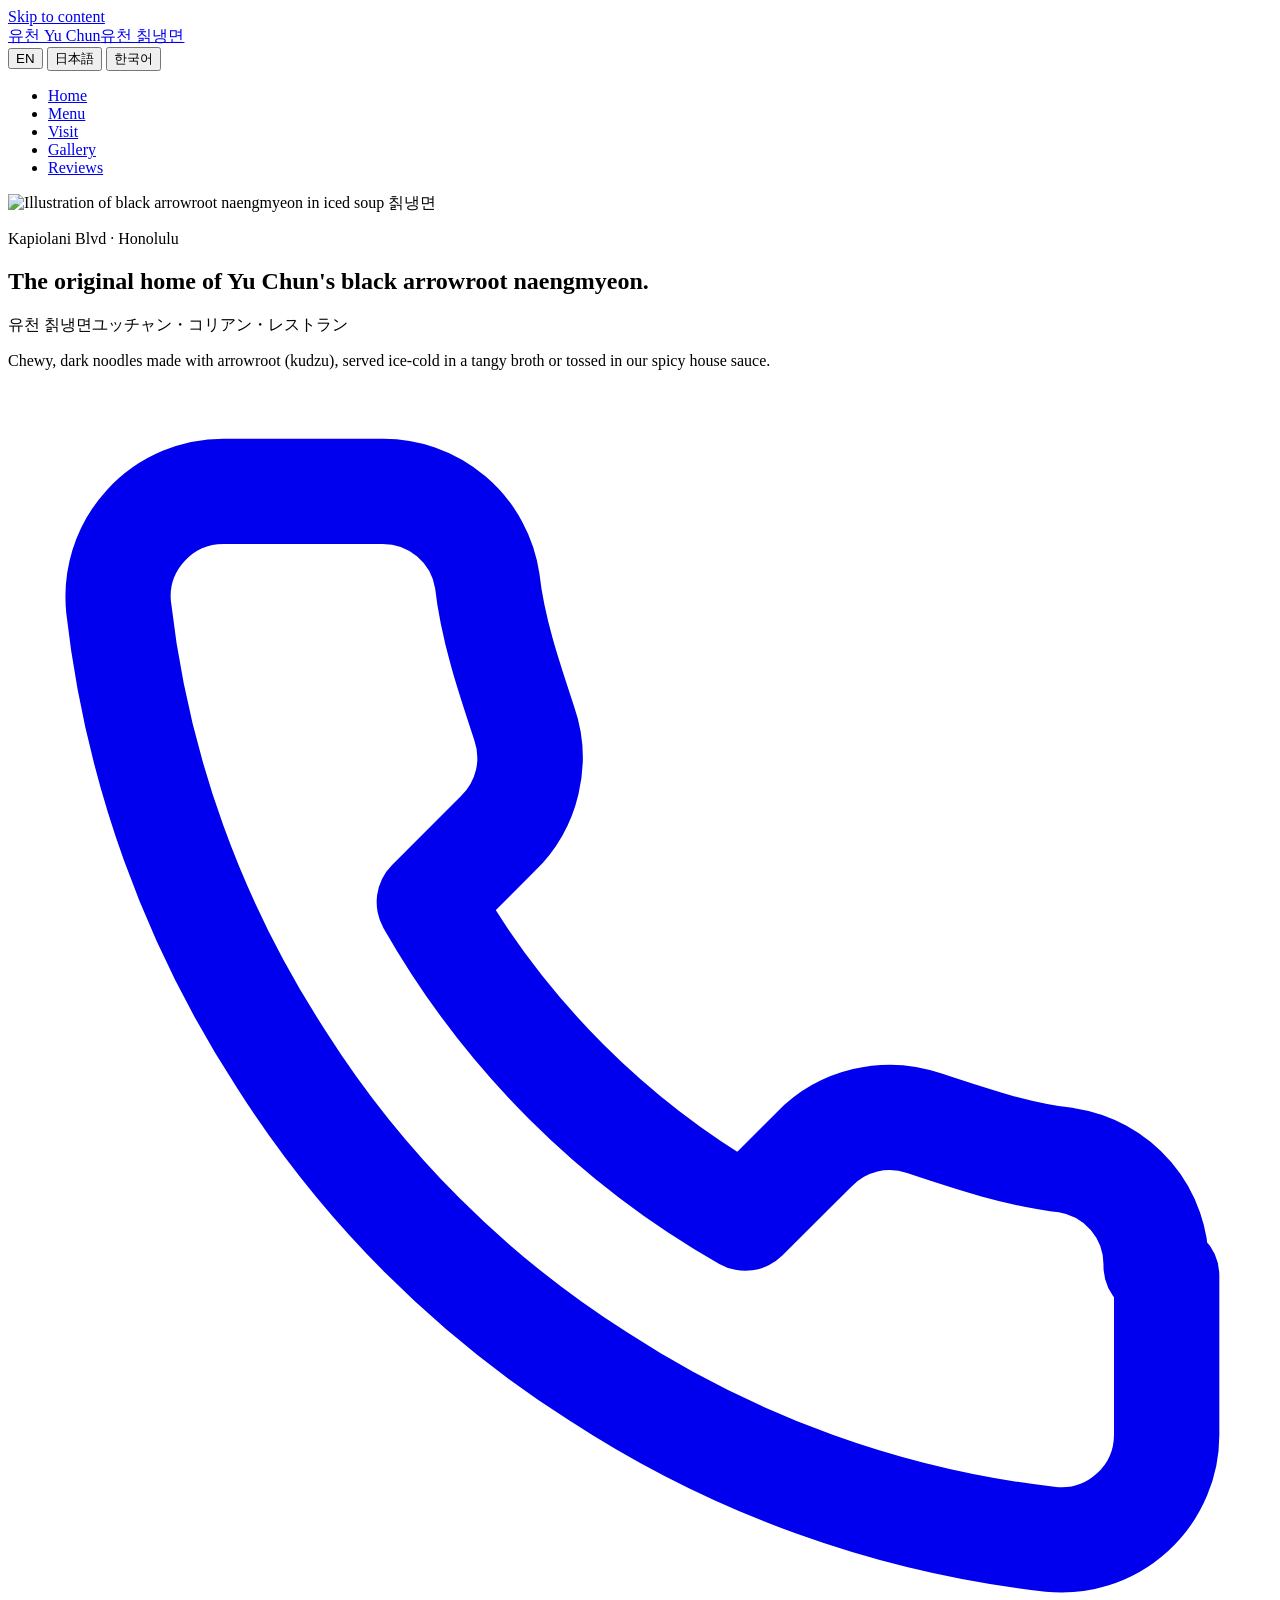
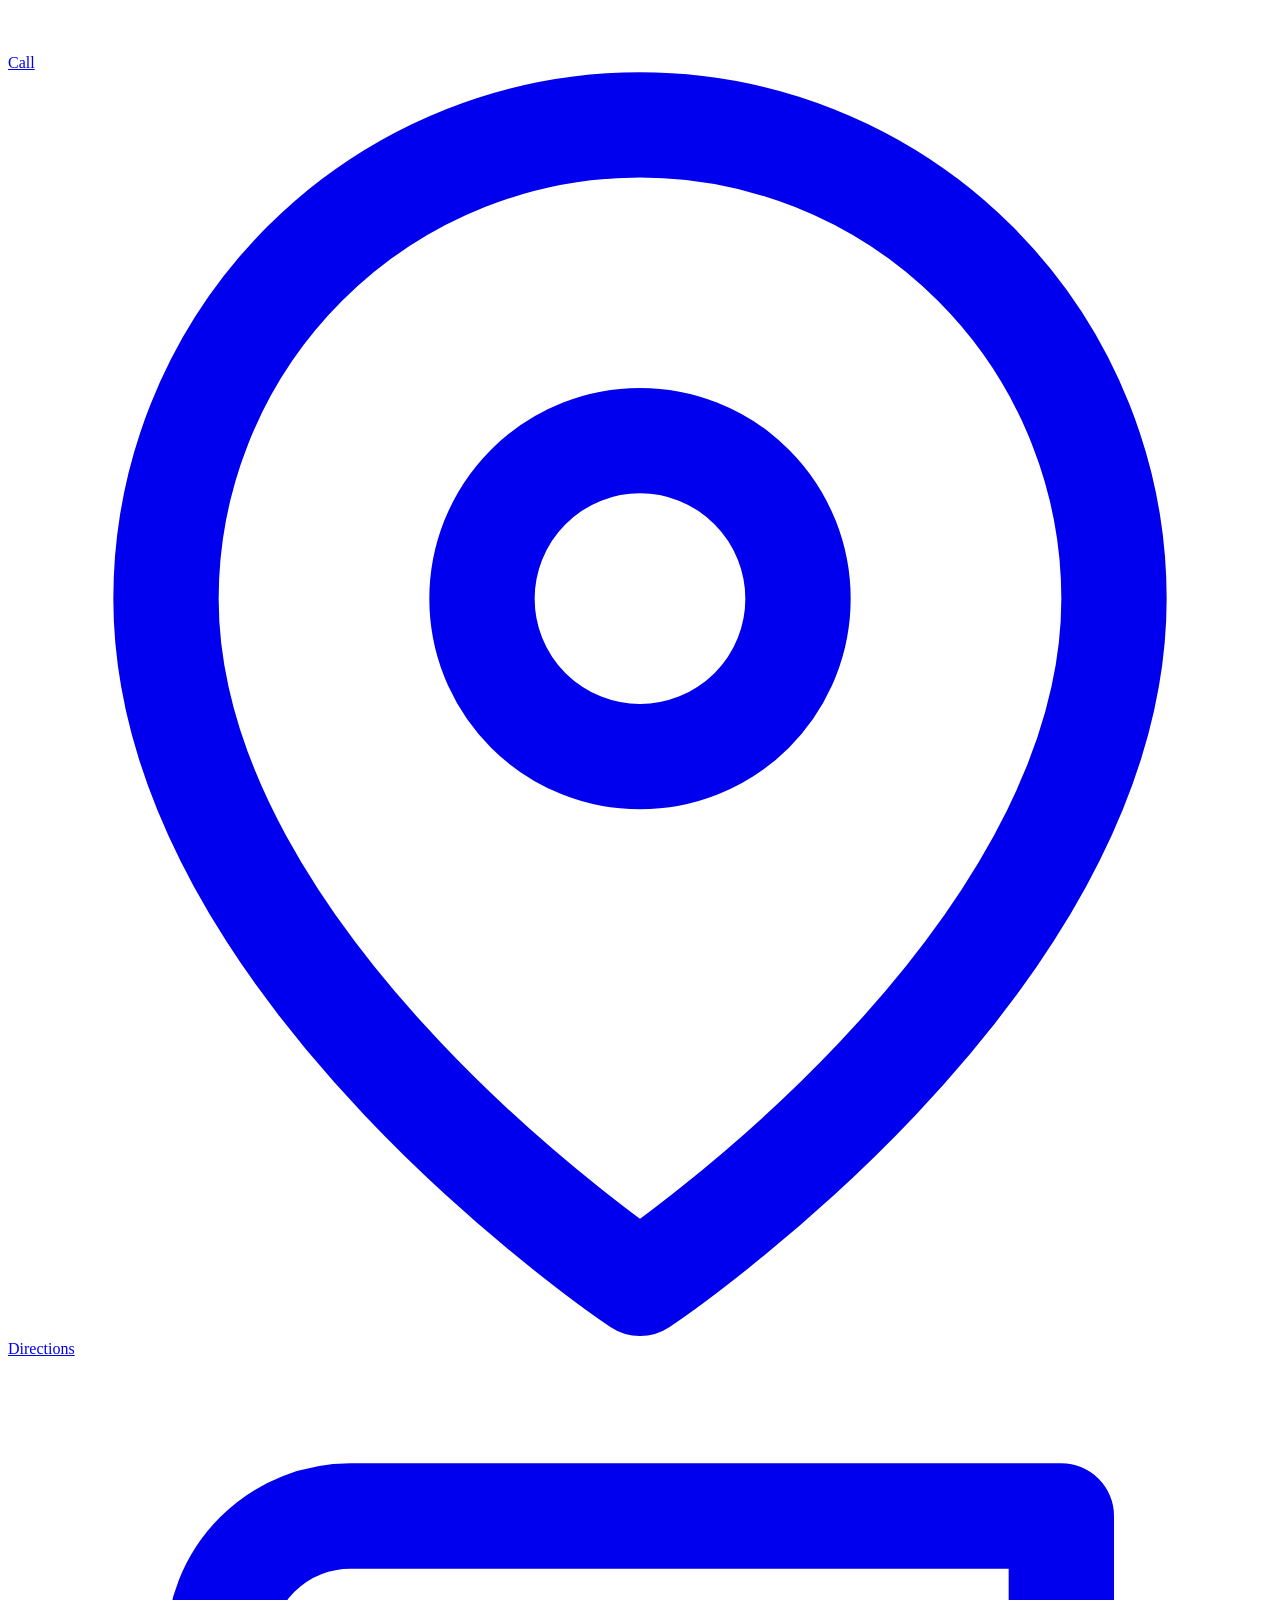
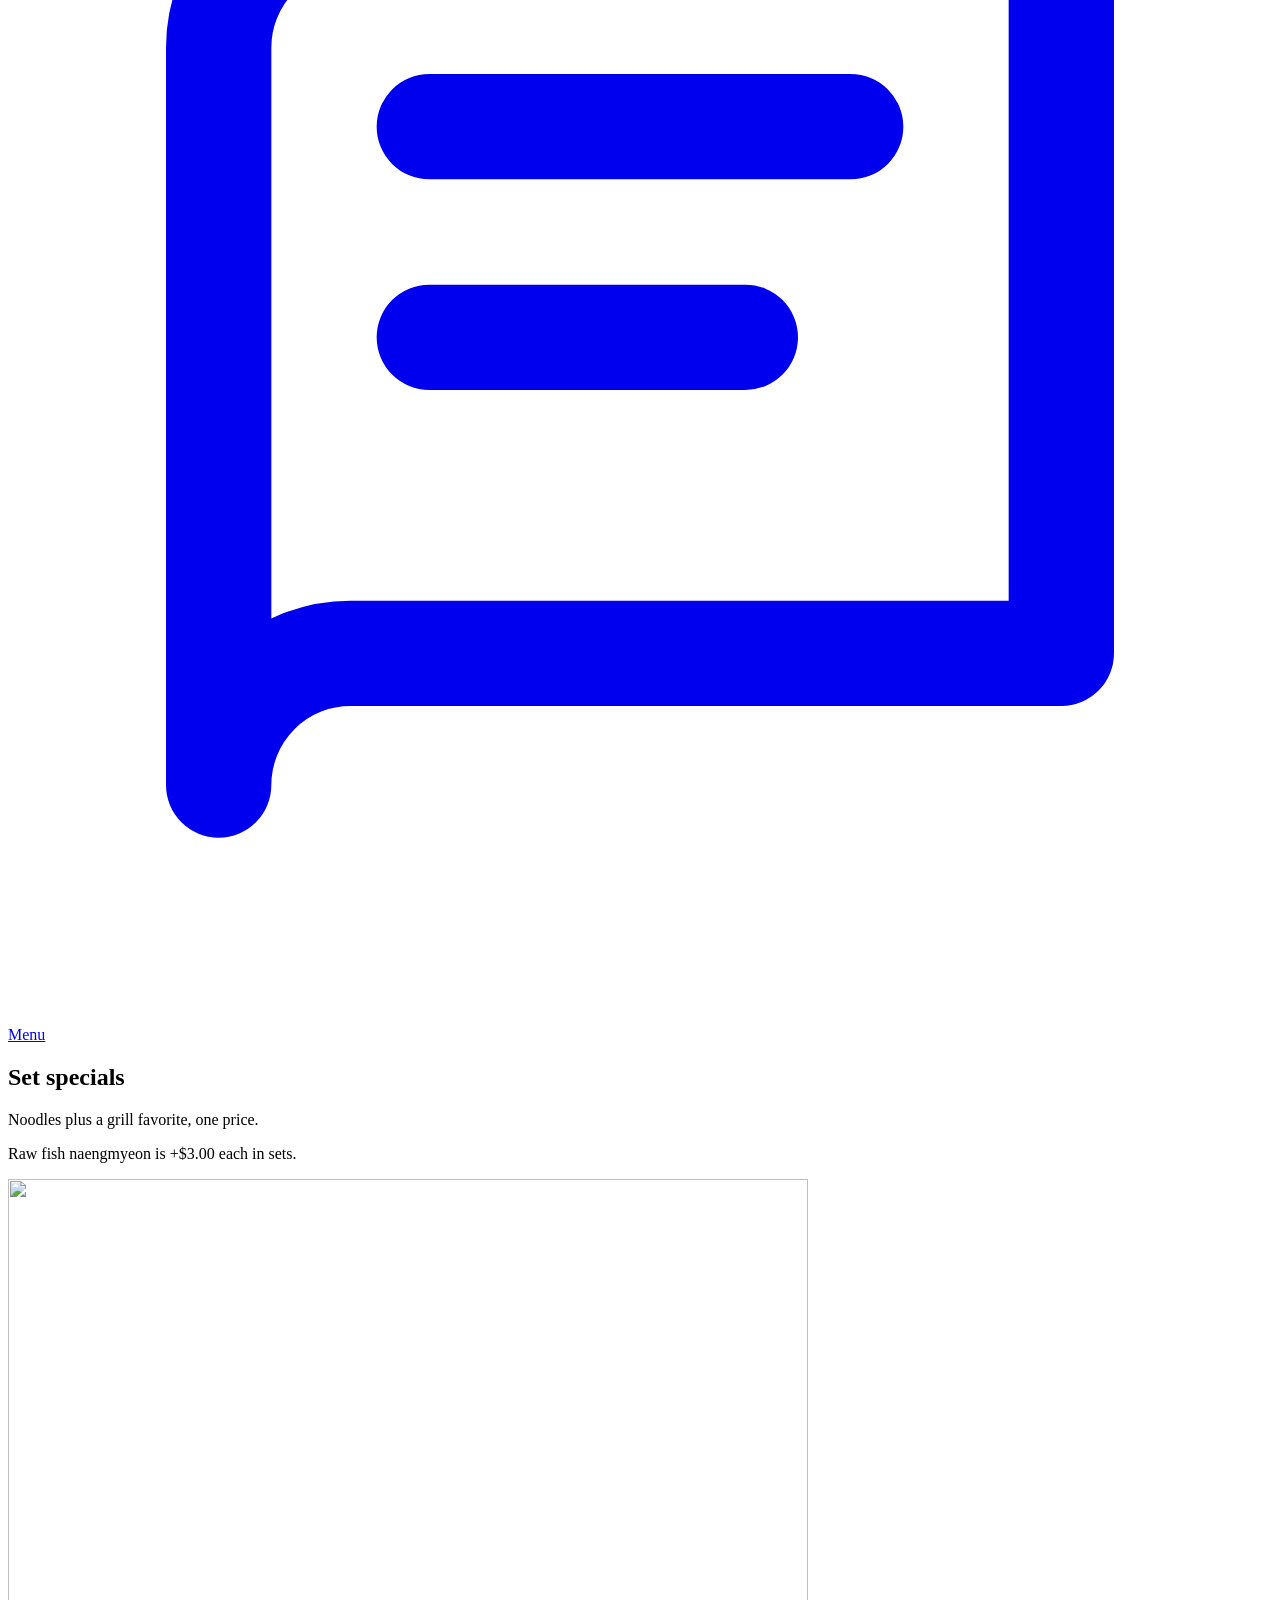
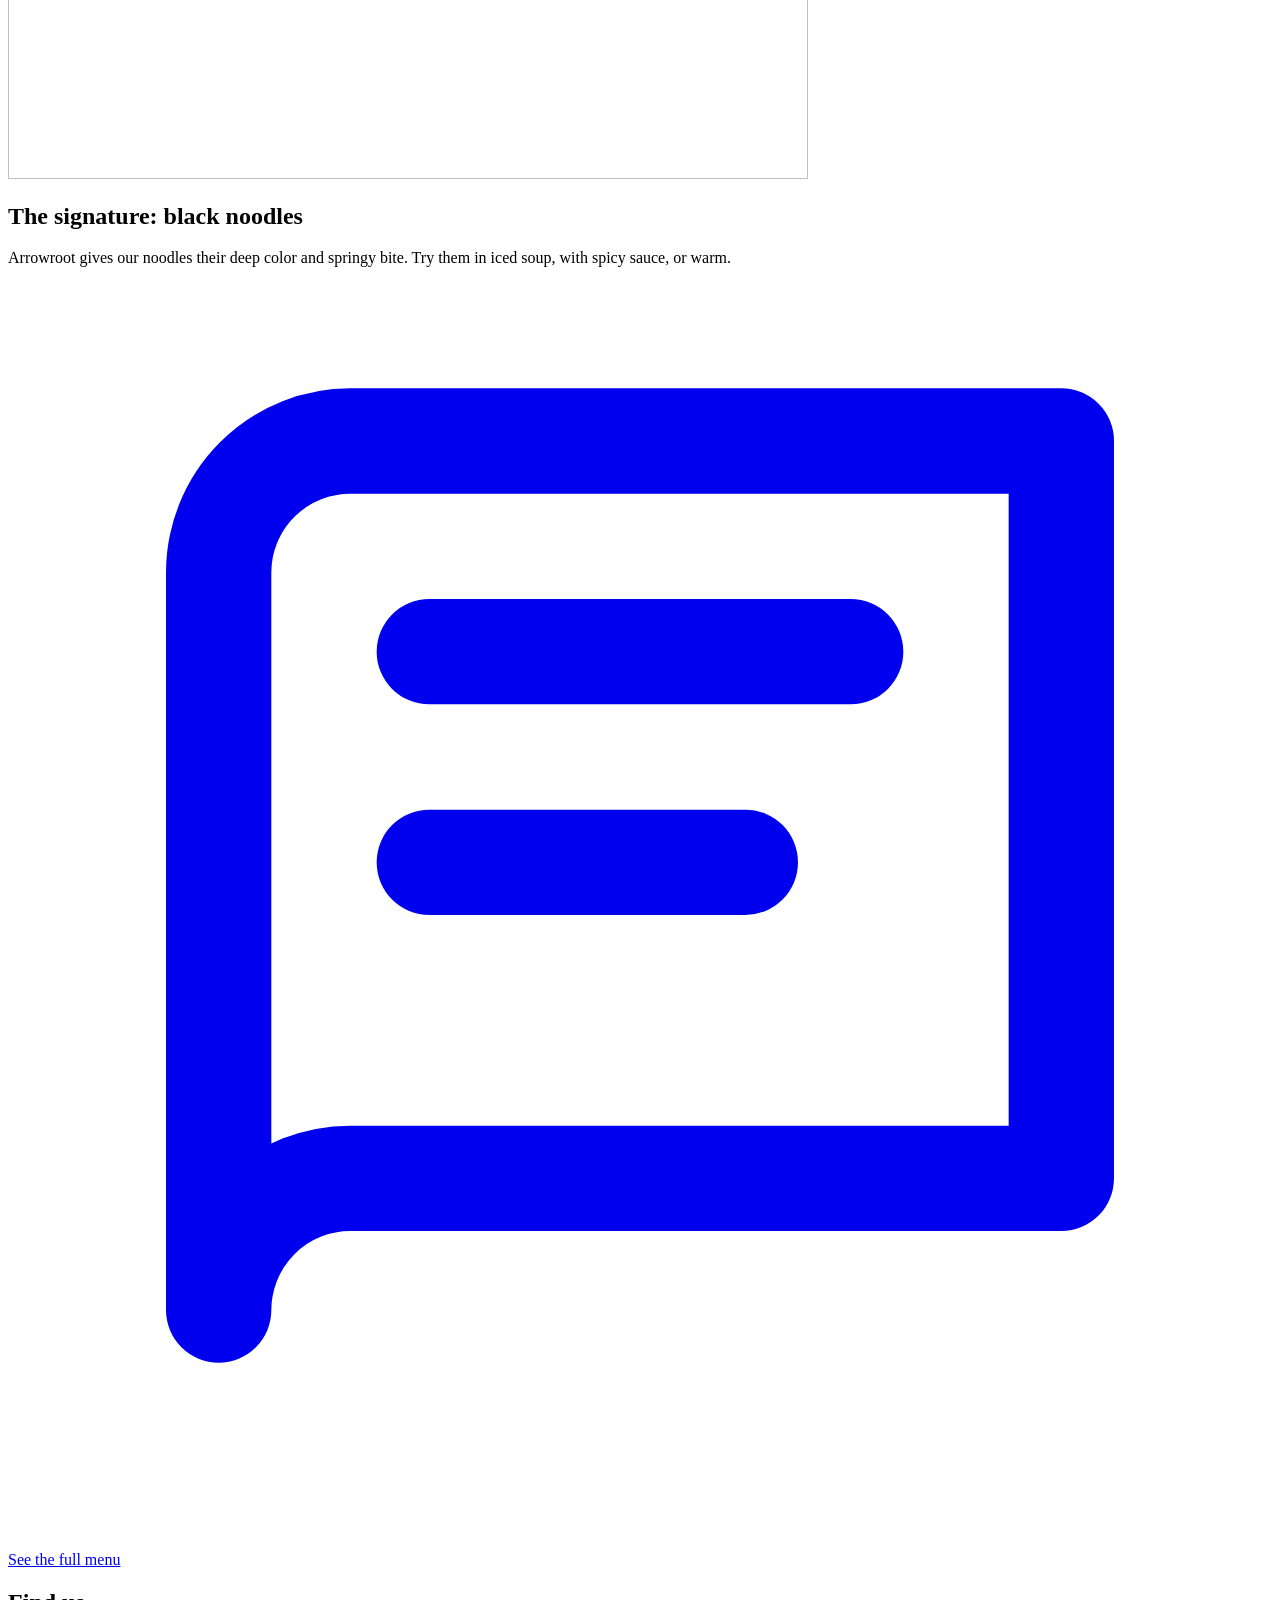
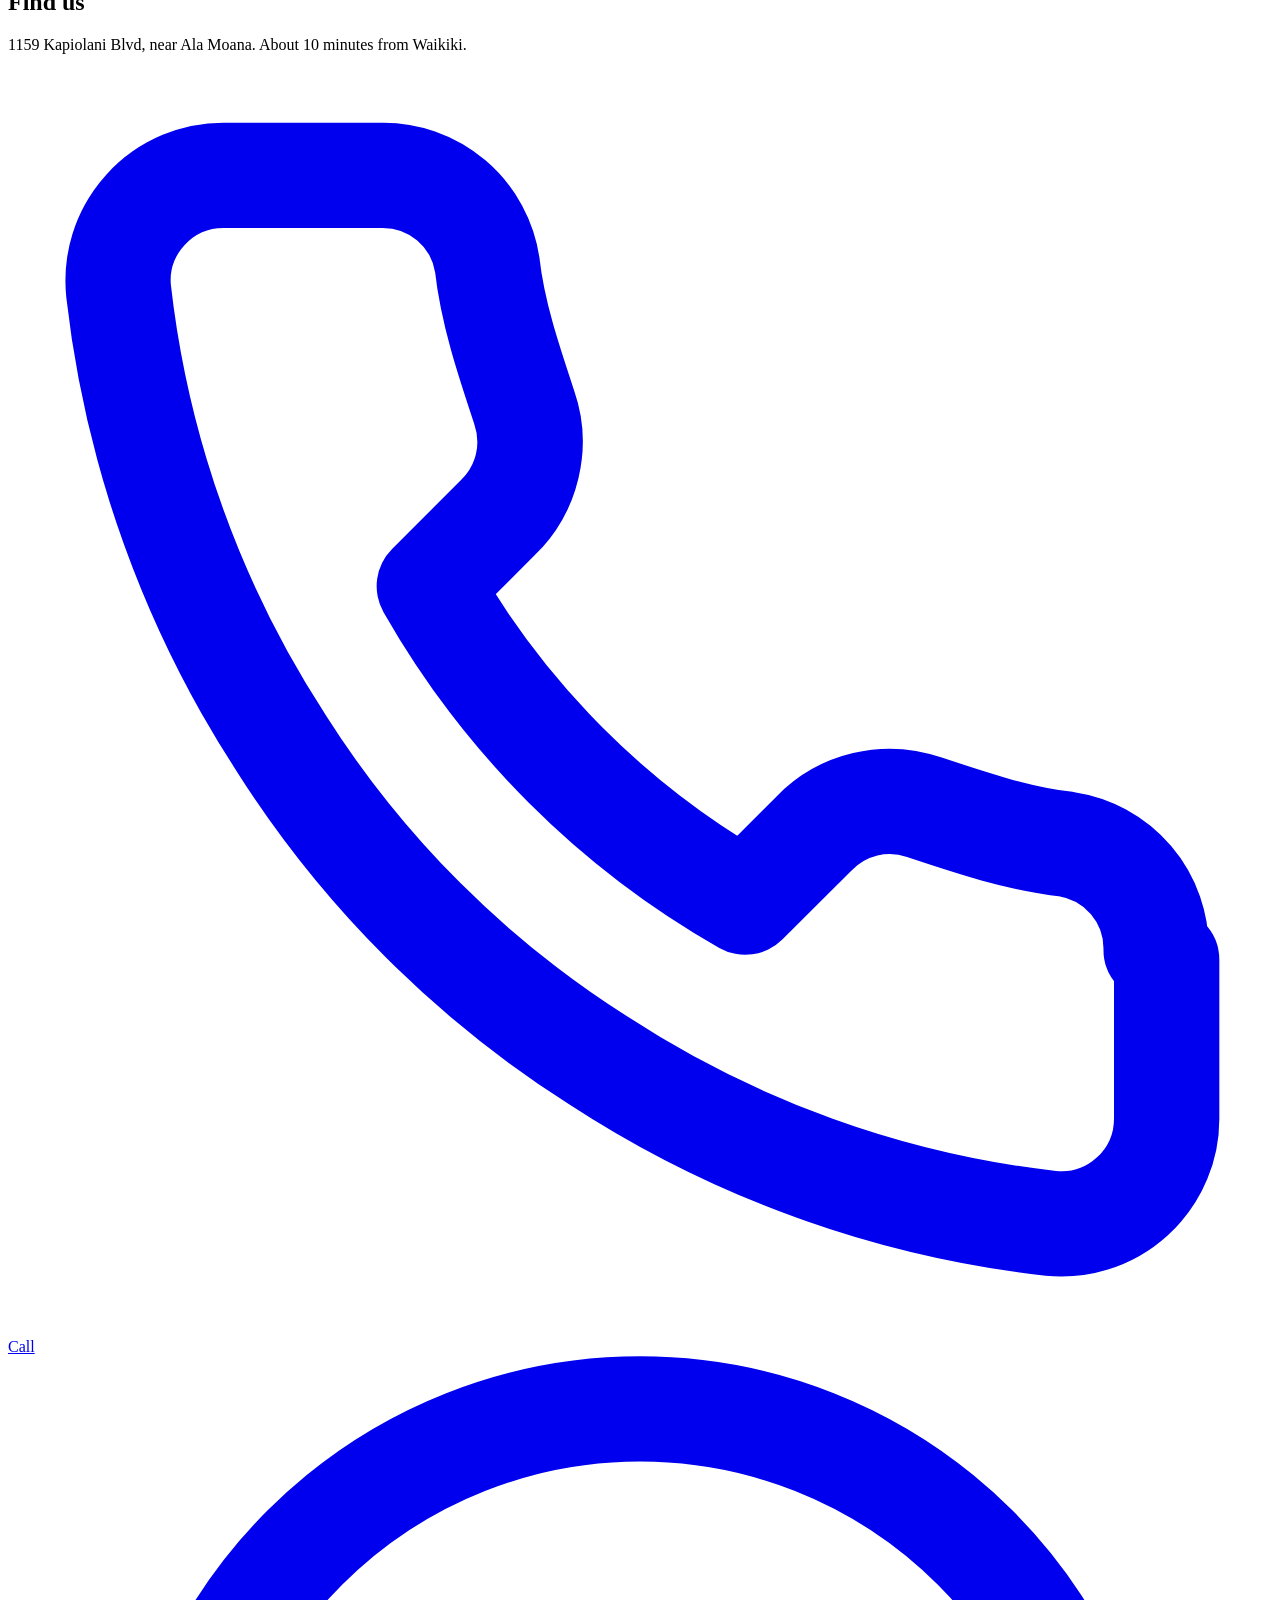
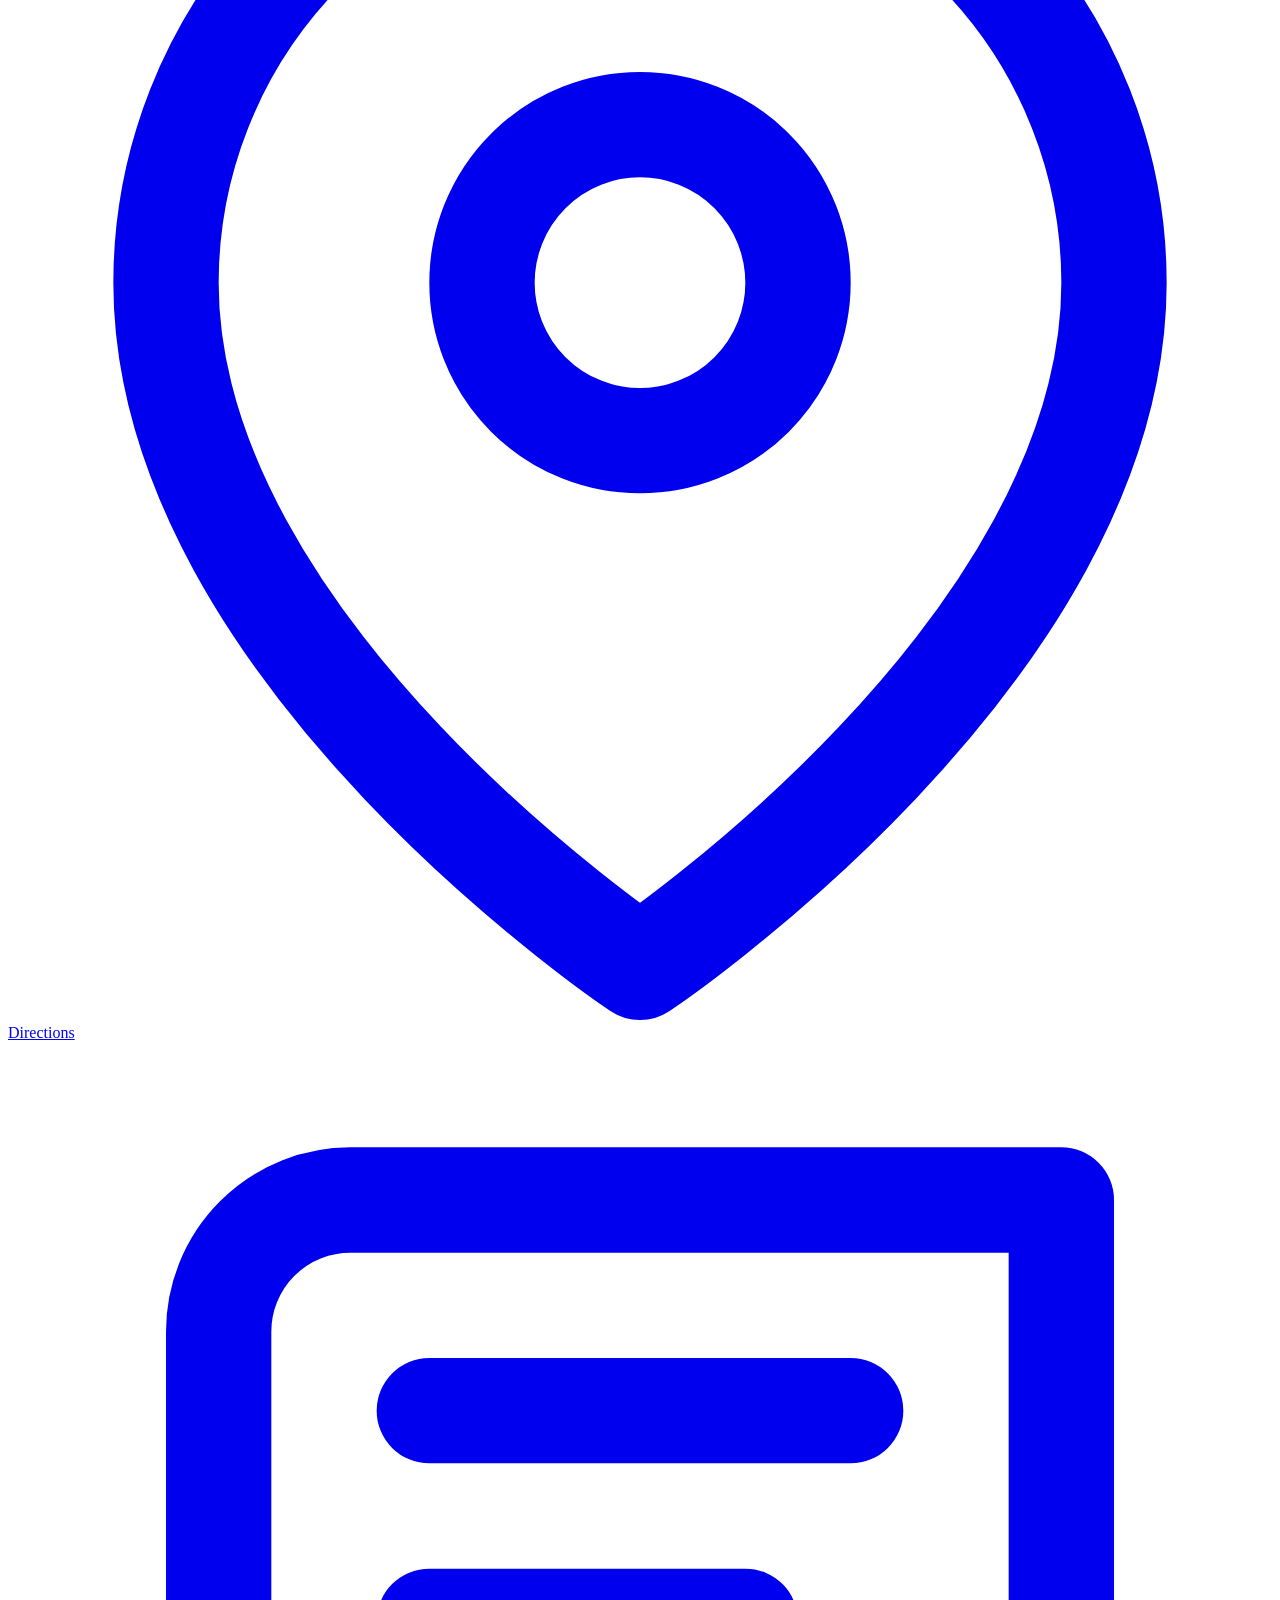
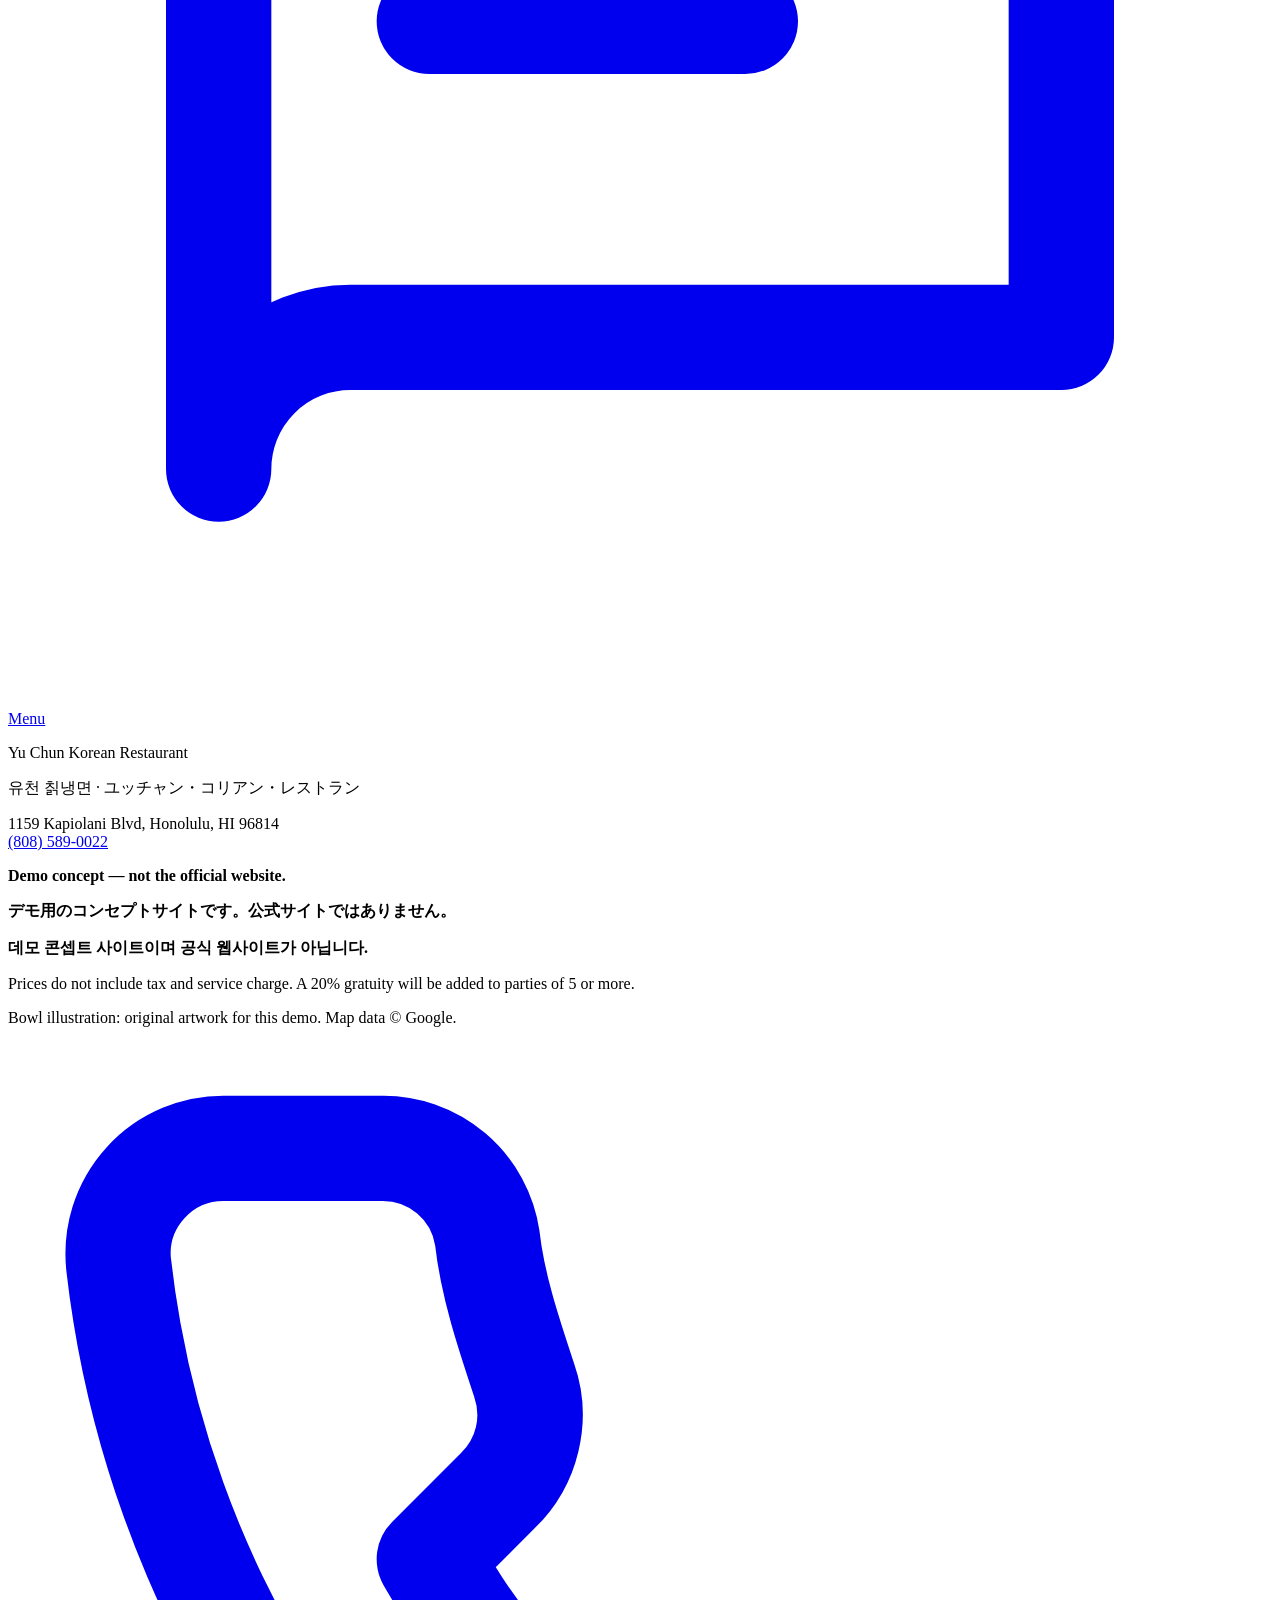
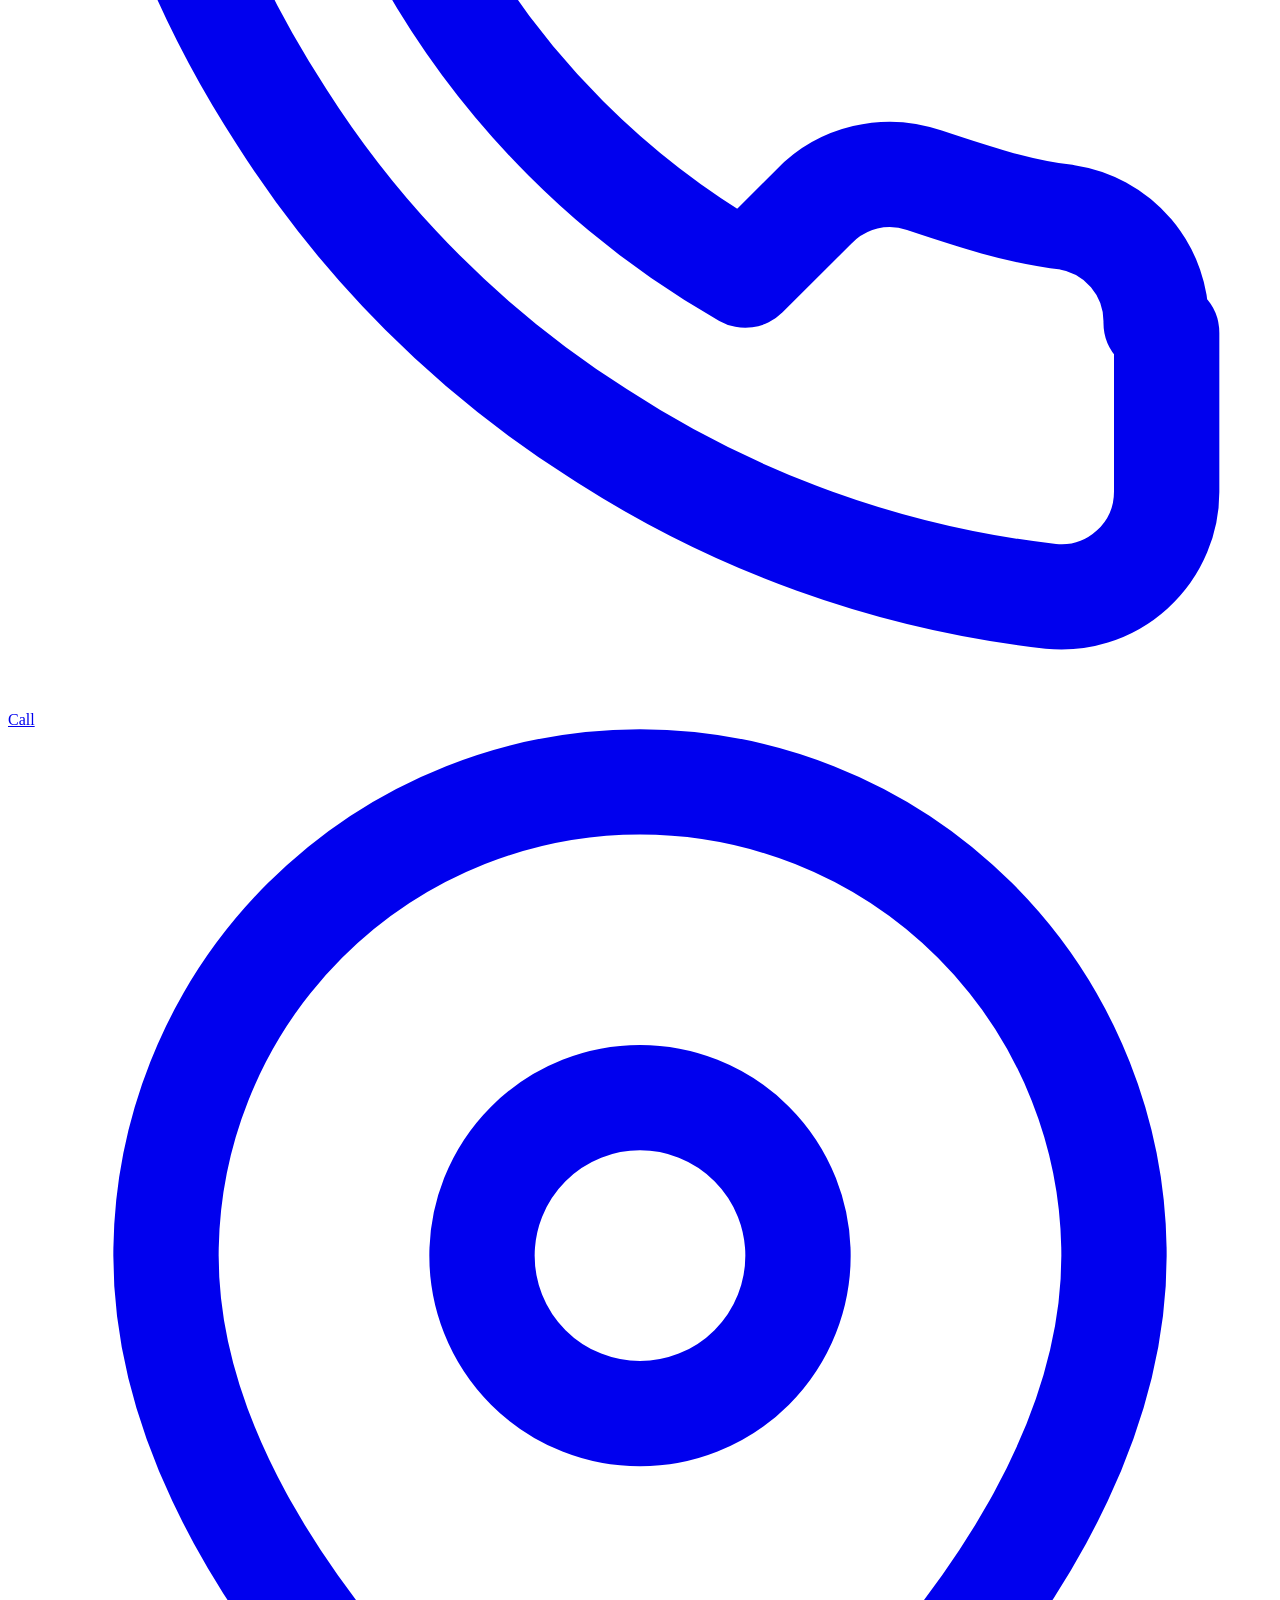
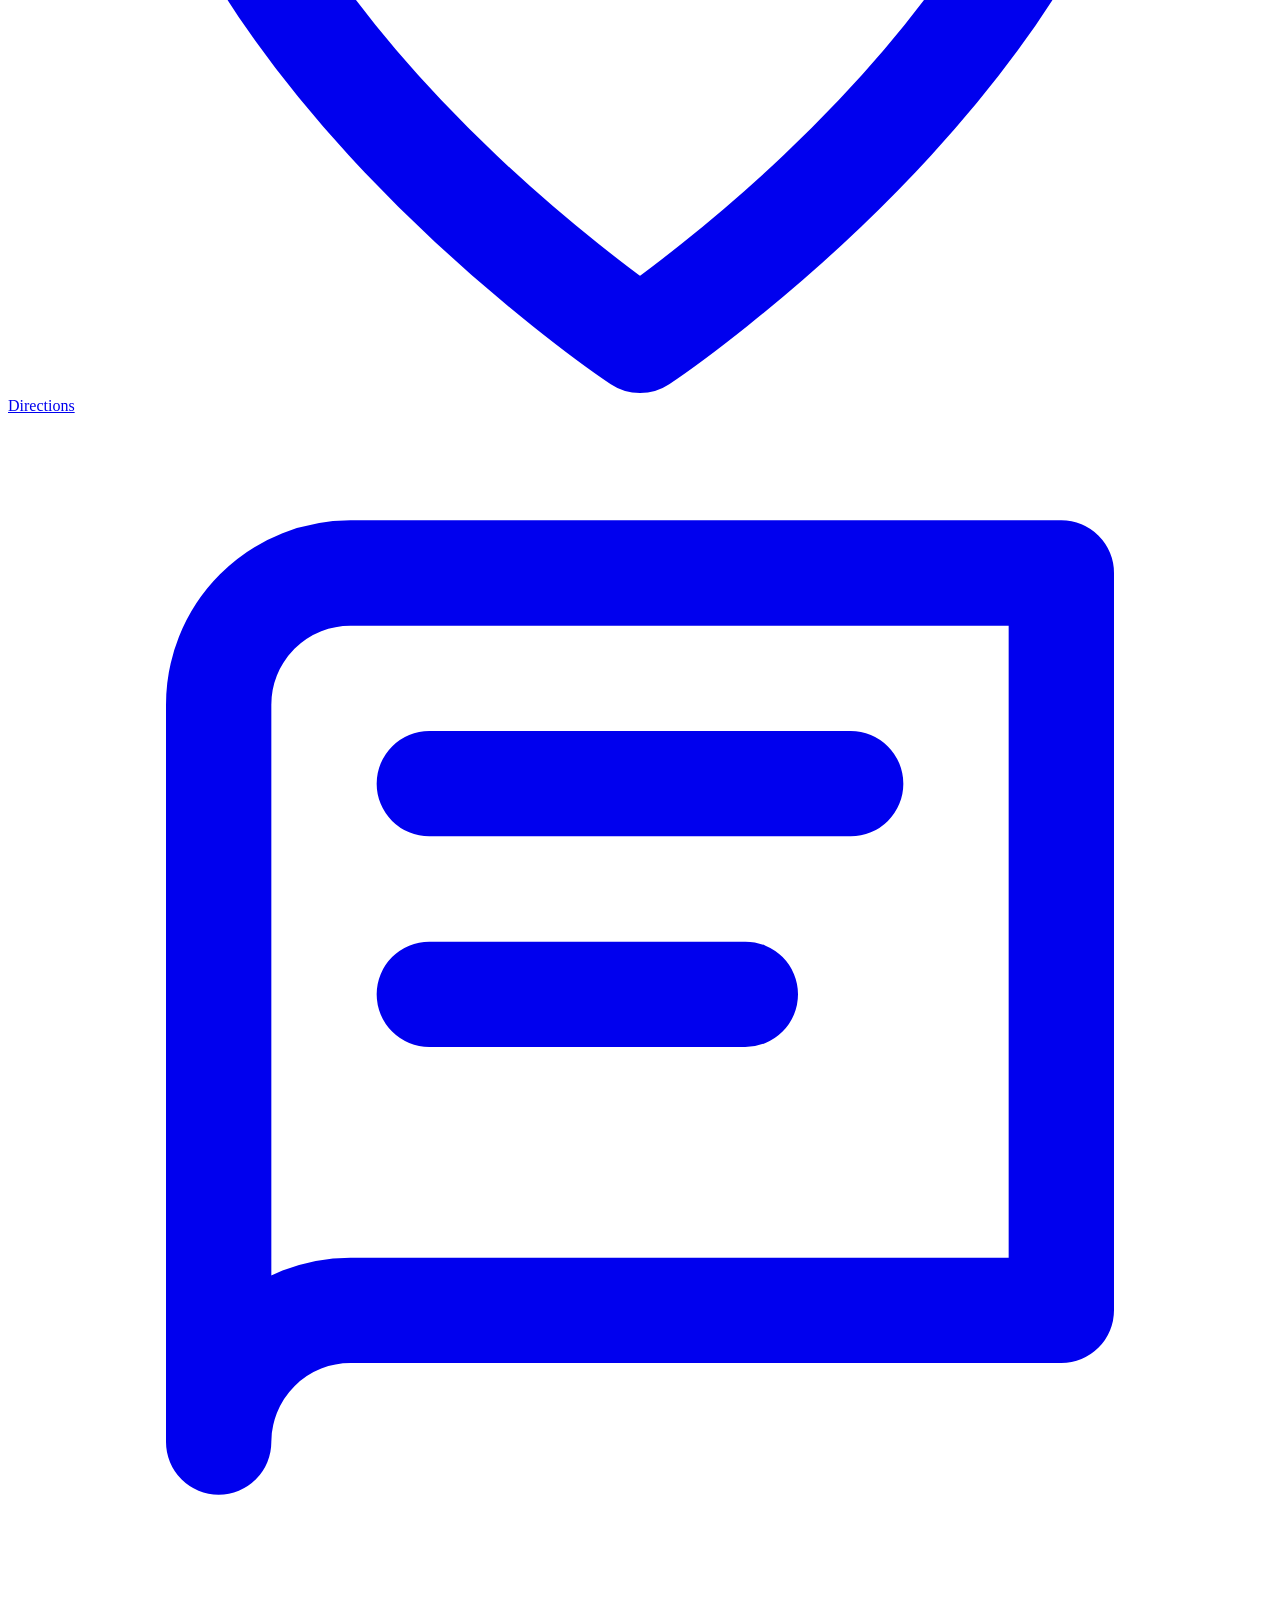
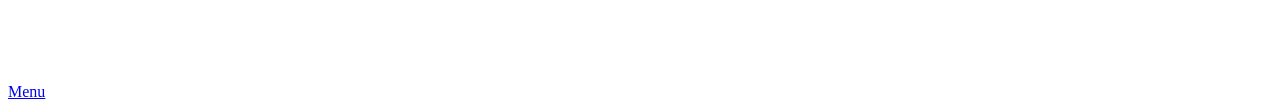
==== index.html @ e7e25790 "Add Home, Menu, Visit, Gallery and Reviews pages Co-Authored-By: Claude Opus 5.5 <noreply@anthropic." ====
<!doctype html>
<html lang="en">
<head>
<meta charset="utf-8">
<meta name="viewport" content="width=device-width, initial-scale=1, viewport-fit=cover">
<meta name="robots" content="noindex, nofollow">
<title data-i18n="meta.homeTitle">Yu Chun Korean Restaurant · Black Arrowroot Naengmyeon, Honolulu</title>
<meta name="description" content="Yu Chun Korean Restaurant in Honolulu: the original home of black arrowroot naengmyeon. Menu in English, Japanese and Korean.">
<meta name="theme-color" content="#a3161f">
<link rel="icon" href="assets/img/favicon.svg" type="image/svg+xml">
<script>try{var l=localStorage.getItem('yuchun-lang');if(l==='ja'||l==='ko'){document.documentElement.lang=l;document.documentElement.className+=' i18n-pending';}}catch(e){}</script>
<link rel="preconnect" href="https://fonts.googleapis.com">
<link rel="preconnect" href="https://fonts.gstatic.com" crossorigin>
<link rel="stylesheet" href="https://fonts.googleapis.com/css2?family=Inter:wght@400;600;700;800&amp;display=swap" media="print" onload="this.media='all'">
<link rel="stylesheet" href="assets/css/style.css">
<script src="assets/js/site.js" defer></script>
<script src="assets/js/menu.js" defer></script>
</head>
<body>
<a class="skip" href="#main" data-i18n="a11y.skip">Skip to content</a>
<header class="site-header">
  <div class="wrap">
    <div class="header-row">
      <a class="brand" href="index.html">
        <!-- LOGO SLOT: replace the 유천 text below with <img src="assets/img/logo.png" alt=""> (see README) -->
        <span class="brand-mark" aria-hidden="true">유천</span>
        <span class="brand-text"><span class="brand-name">Yu Chun</span><span class="brand-sub" lang="ko">유천 칡냉면</span></span>
      </a>
      <div class="lang-switch" role="group" aria-label="Language / 言語 / 언어">
        <button type="button" data-lang="en" lang="en" aria-pressed="true">EN</button>
        <button type="button" data-lang="ja" lang="ja" aria-pressed="false">日本語</button>
        <button type="button" data-lang="ko" lang="ko" aria-pressed="false">한국어</button>
      </div>
    </div>
    <nav class="main-nav" aria-label="Main" data-i18n-aria="a11y.mainNav"><ul><li><a href="index.html" aria-current="page" data-i18n="nav.home">Home</a></li><li><a href="menu.html" data-i18n="nav.menu">Menu</a></li><li><a href="visit.html" data-i18n="nav.visit">Visit</a></li><li><a href="gallery.html" data-i18n="nav.gallery">Gallery</a></li><li><a href="reviews.html" data-i18n="nav.reviews">Reviews</a></li></ul></nav>
  </div>
</header>
<main id="main">
<section class="hero">
    <div class="wrap hero-grid">
      <div class="hero-art">
        <img src="assets/img/hero-naengmyeon.svg" alt="Illustration of black arrowroot naengmyeon in iced soup" width="800" height="600" fetchpriority="high">
        <span class="hero-badge" lang="ko">칡냉면</span>
      </div>
      <div>
        <p class="eyebrow" data-i18n="home.eyebrow">Kapiolani Blvd · Honolulu</p>
        <h1 data-i18n="home.tagline">The original home of Yu Chun's black arrowroot naengmyeon.</h1>
        <p class="hero-names"><span lang="ko">유천 칡냉면</span><span lang="ja">ユッチャン・コリアン・レストラン</span></p>
        <p class="lede" data-i18n="home.intro">Chewy, dark noodles made with arrowroot (kudzu), served ice-cold in a tangy broth or tossed in our spicy house sauce.</p>
        <div class="btn-row">
          <a class="btn btn-primary" href="tel:+18085890022"><svg viewBox="0 0 24 24" fill="none" stroke="currentColor" stroke-width="2" stroke-linecap="round" stroke-linejoin="round" aria-hidden="true"><path d="M22 16.9v3a2 2 0 0 1-2.2 2 19.8 19.8 0 0 1-8.6-3.1 19.5 19.5 0 0 1-6-6A19.8 19.8 0 0 1 2.1 4.2 2 2 0 0 1 4.1 2h3a2 2 0 0 1 2 1.7c.1.9.4 1.8.7 2.7a2 2 0 0 1-.5 2.1L8 9.8a16 16 0 0 0 6 6l1.3-1.3a2 2 0 0 1 2.1-.5c.9.3 1.8.6 2.7.7a2 2 0 0 1 1.7 2z"/></svg><span data-i18n="cta.call">Call</span></a>
          <a class="btn btn-outline" href="https://www.google.com/maps/dir/?api=1&amp;destination=Yu+Chun+Korean+Restaurant%2C+1159+Kapiolani+Blvd%2C+Honolulu%2C+HI+96814" target="_blank" rel="noopener"><svg viewBox="0 0 24 24" fill="none" stroke="currentColor" stroke-width="2" stroke-linecap="round" stroke-linejoin="round" aria-hidden="true"><path d="M21 10c0 7-9 13-9 13s-9-6-9-13a9 9 0 0 1 18 0z"/><circle cx="12" cy="10" r="3"/></svg><span data-i18n="cta.directions">Directions</span></a>
          <a class="btn btn-outline" href="menu.html"><svg viewBox="0 0 24 24" fill="none" stroke="currentColor" stroke-width="2" stroke-linecap="round" stroke-linejoin="round" aria-hidden="true"><path d="M4 19.5A2.5 2.5 0 0 1 6.5 17H20V3H6.5A2.5 2.5 0 0 0 4 5.5z"/><path d="M8 7h8M8 11h6"/></svg><span data-i18n="cta.menu">Menu</span></a>
        </div>
      </div>
    </div>
  </section>

  <section class="section" aria-labelledby="sets-h">
    <div class="wrap">
      <div class="section-head">
        <h2 id="sets-h" data-i18n="home.setsTitle">Set specials</h2>
        <p data-i18n="home.setsText">Noodles plus a grill favorite, one price.</p>
      </div>
      <div class="sets" id="sets-root" aria-live="polite"></div>
      <p class="note" style="margin-top:12px" data-i18n="home.setsNote">Raw fish naengmyeon is +$3.00 each in sets.</p>
    </div>
  </section>

  <section class="section" aria-labelledby="sig-h">
    <div class="wrap feature">
      <div class="feature-img"><img src="assets/img/hero-naengmyeon.svg" alt="" width="800" height="600" loading="lazy"></div>
      <div>
        <h2 id="sig-h" data-i18n="home.sigTitle">The signature: black noodles</h2>
        <p data-i18n="home.sigText">Arrowroot gives our noodles their deep color and springy bite. Try them in iced soup, with spicy sauce, or warm.</p>
        <a class="btn btn-primary" href="menu.html#signature"><svg viewBox="0 0 24 24" fill="none" stroke="currentColor" stroke-width="2" stroke-linecap="round" stroke-linejoin="round" aria-hidden="true"><path d="M4 19.5A2.5 2.5 0 0 1 6.5 17H20V3H6.5A2.5 2.5 0 0 0 4 5.5z"/><path d="M8 7h8M8 11h6"/></svg><span data-i18n="cta.fullMenu">See the full menu</span></a>
      </div>
    </div>
  </section>

  <section class="section" aria-labelledby="find-h">
    <div class="wrap">
      <h2 id="find-h" data-i18n="home.visitTitle">Find us</h2>
      <p data-i18n="home.visitText">1159 Kapiolani Blvd, near Ala Moana. About 10 minutes from Waikiki.</p>
      <div class="btn-row">
          <a class="btn btn-primary" href="tel:+18085890022"><svg viewBox="0 0 24 24" fill="none" stroke="currentColor" stroke-width="2" stroke-linecap="round" stroke-linejoin="round" aria-hidden="true"><path d="M22 16.9v3a2 2 0 0 1-2.2 2 19.8 19.8 0 0 1-8.6-3.1 19.5 19.5 0 0 1-6-6A19.8 19.8 0 0 1 2.1 4.2 2 2 0 0 1 4.1 2h3a2 2 0 0 1 2 1.7c.1.9.4 1.8.7 2.7a2 2 0 0 1-.5 2.1L8 9.8a16 16 0 0 0 6 6l1.3-1.3a2 2 0 0 1 2.1-.5c.9.3 1.8.6 2.7.7a2 2 0 0 1 1.7 2z"/></svg><span data-i18n="cta.call">Call</span></a>
          <a class="btn btn-outline" href="https://www.google.com/maps/dir/?api=1&amp;destination=Yu+Chun+Korean+Restaurant%2C+1159+Kapiolani+Blvd%2C+Honolulu%2C+HI+96814" target="_blank" rel="noopener"><svg viewBox="0 0 24 24" fill="none" stroke="currentColor" stroke-width="2" stroke-linecap="round" stroke-linejoin="round" aria-hidden="true"><path d="M21 10c0 7-9 13-9 13s-9-6-9-13a9 9 0 0 1 18 0z"/><circle cx="12" cy="10" r="3"/></svg><span data-i18n="cta.directions">Directions</span></a>
          <a class="btn btn-outline" href="menu.html"><svg viewBox="0 0 24 24" fill="none" stroke="currentColor" stroke-width="2" stroke-linecap="round" stroke-linejoin="round" aria-hidden="true"><path d="M4 19.5A2.5 2.5 0 0 1 6.5 17H20V3H6.5A2.5 2.5 0 0 0 4 5.5z"/><path d="M8 7h8M8 11h6"/></svg><span data-i18n="cta.menu">Menu</span></a>
        </div>
    </div>
  </section>
</main>
<footer class="site-footer">
  <div class="wrap foot-grid">
    <div>
      <p class="foot-name">Yu Chun Korean Restaurant</p>
      <p><span lang="ko">유천 칡냉면</span> · <span lang="ja">ユッチャン・コリアン・レストラン</span></p>
      <p>1159 Kapiolani Blvd, Honolulu, HI 96814<br><a href="tel:+18085890022">(808) 589-0022</a></p>
    </div>
    <div>
      <div class="demo-note" role="note">
        <p lang="en"><strong>Demo concept — not the official website.</strong></p>
        <p lang="ja"><strong>デモ用のコンセプトサイトです。公式サイトではありません。</strong></p>
        <p lang="ko"><strong>데모 콘셉트 사이트이며 공식 웹사이트가 아닙니다.</strong></p>
      </div>
      <p class="foot-small" data-i18n="footer.prices">Prices do not include tax and service charge. A 20% gratuity will be added to parties of 5 or more.</p>
      <p class="foot-small"><span data-i18n="footer.credits">Bowl illustration: original artwork for this demo. Map data © Google.</span> <span id="photo-credits"></span></p>
    </div>
  </div>
</footer>
<nav class="action-bar" aria-label="Quick actions" data-i18n-aria="a11y.quickActions">
  <a class="primary" href="tel:+18085890022"><svg viewBox="0 0 24 24" fill="none" stroke="currentColor" stroke-width="2" stroke-linecap="round" stroke-linejoin="round" aria-hidden="true"><path d="M22 16.9v3a2 2 0 0 1-2.2 2 19.8 19.8 0 0 1-8.6-3.1 19.5 19.5 0 0 1-6-6A19.8 19.8 0 0 1 2.1 4.2 2 2 0 0 1 4.1 2h3a2 2 0 0 1 2 1.7c.1.9.4 1.8.7 2.7a2 2 0 0 1-.5 2.1L8 9.8a16 16 0 0 0 6 6l1.3-1.3a2 2 0 0 1 2.1-.5c.9.3 1.8.6 2.7.7a2 2 0 0 1 1.7 2z"/></svg><span data-i18n="cta.call">Call</span></a>
  <a href="https://www.google.com/maps/dir/?api=1&amp;destination=Yu+Chun+Korean+Restaurant%2C+1159+Kapiolani+Blvd%2C+Honolulu%2C+HI+96814" target="_blank" rel="noopener"><svg viewBox="0 0 24 24" fill="none" stroke="currentColor" stroke-width="2" stroke-linecap="round" stroke-linejoin="round" aria-hidden="true"><path d="M21 10c0 7-9 13-9 13s-9-6-9-13a9 9 0 0 1 18 0z"/><circle cx="12" cy="10" r="3"/></svg><span data-i18n="cta.directions">Directions</span></a>
  <a href="menu.html"><svg viewBox="0 0 24 24" fill="none" stroke="currentColor" stroke-width="2" stroke-linecap="round" stroke-linejoin="round" aria-hidden="true"><path d="M4 19.5A2.5 2.5 0 0 1 6.5 17H20V3H6.5A2.5 2.5 0 0 0 4 5.5z"/><path d="M8 7h8M8 11h6"/></svg><span data-i18n="cta.menu">Menu</span></a>
</nav>
</body>
</html>
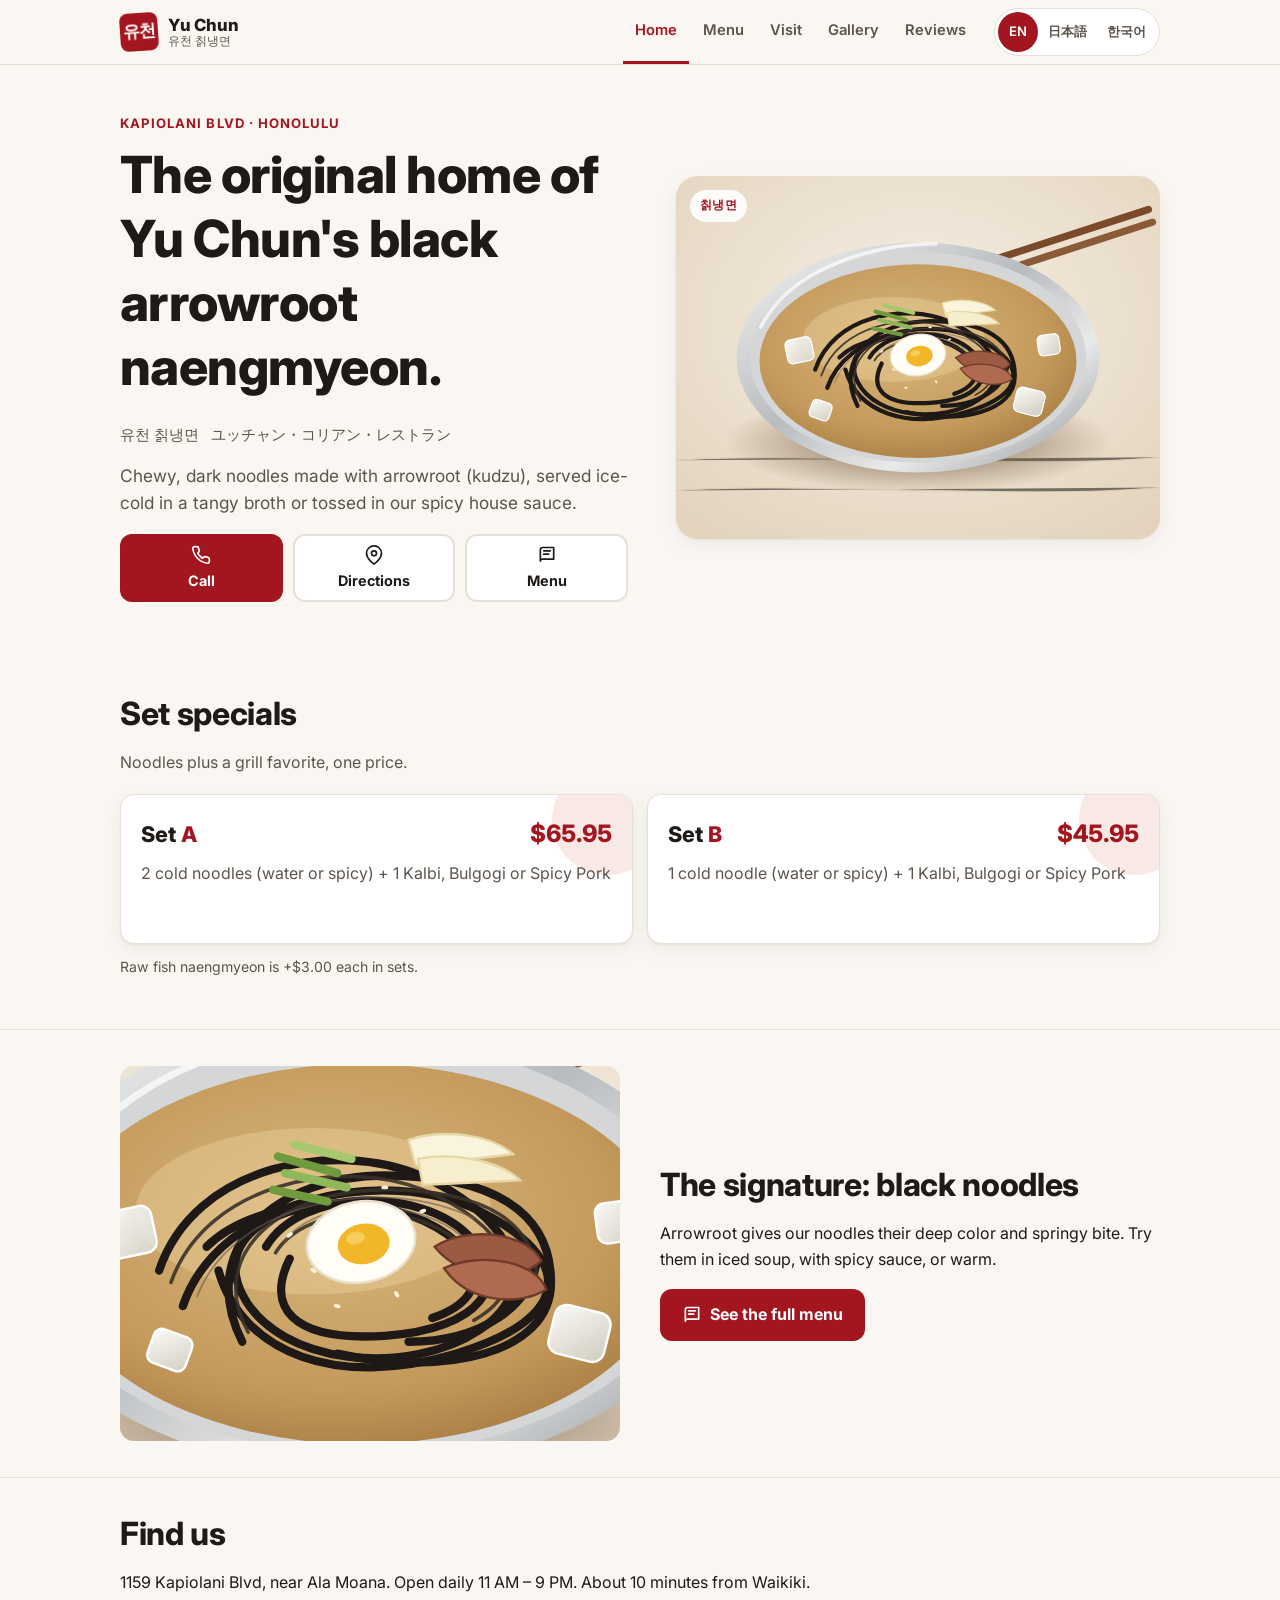
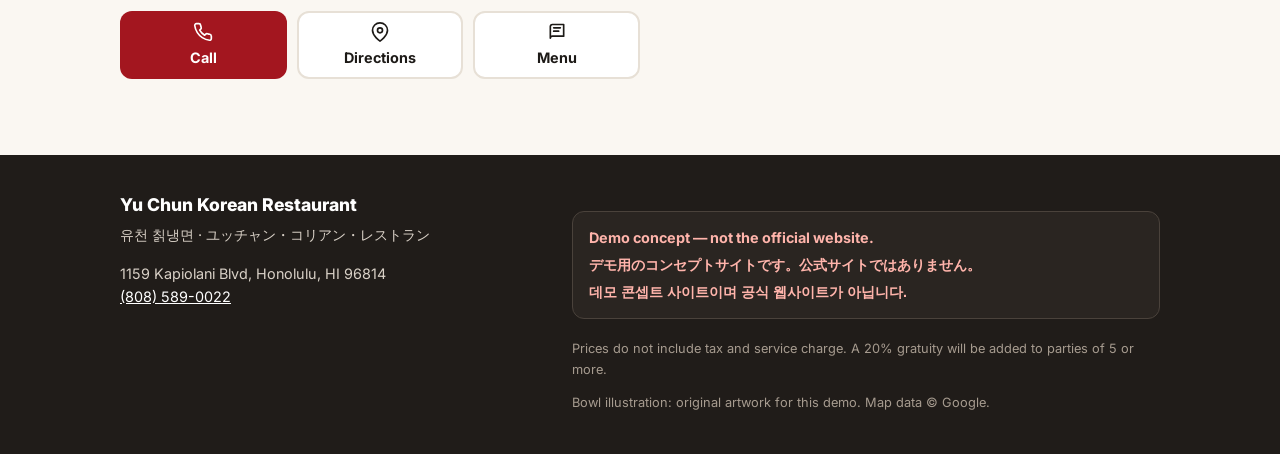
==== commit 0c98c0a2: "Add confirmed hours (11 AM-9 PM daily) and no-reservations policy Co-Authored-By: Claude Opus 5.5 <n" ====
--- a/index.html
+++ b/index.html
@@ -81,7 +81,7 @@
   <section class="section" aria-labelledby="find-h">
     <div class="wrap">
       <h2 id="find-h" data-i18n="home.visitTitle">Find us</h2>
-      <p data-i18n="home.visitText">1159 Kapiolani Blvd, near Ala Moana. About 10 minutes from Waikiki.</p>
+      <p data-i18n="home.visitText">1159 Kapiolani Blvd, near Ala Moana. Open daily 11 AM – 9 PM. About 10 minutes from Waikiki.</p>
       <div class="btn-row">
           <a class="btn btn-primary" href="tel:+18085890022"><svg viewBox="0 0 24 24" fill="none" stroke="currentColor" stroke-width="2" stroke-linecap="round" stroke-linejoin="round" aria-hidden="true"><path d="M22 16.9v3a2 2 0 0 1-2.2 2 19.8 19.8 0 0 1-8.6-3.1 19.5 19.5 0 0 1-6-6A19.8 19.8 0 0 1 2.1 4.2 2 2 0 0 1 4.1 2h3a2 2 0 0 1 2 1.7c.1.9.4 1.8.7 2.7a2 2 0 0 1-.5 2.1L8 9.8a16 16 0 0 0 6 6l1.3-1.3a2 2 0 0 1 2.1-.5c.9.3 1.8.6 2.7.7a2 2 0 0 1 1.7 2z"/></svg><span data-i18n="cta.call">Call</span></a>
           <a class="btn btn-outline" href="https://www.google.com/maps/dir/?api=1&amp;destination=Yu+Chun+Korean+Restaurant%2C+1159+Kapiolani+Blvd%2C+Honolulu%2C+HI+96814" target="_blank" rel="noopener"><svg viewBox="0 0 24 24" fill="none" stroke="currentColor" stroke-width="2" stroke-linecap="round" stroke-linejoin="round" aria-hidden="true"><path d="M21 10c0 7-9 13-9 13s-9-6-9-13a9 9 0 0 1 18 0z"/><circle cx="12" cy="10" r="3"/></svg><span data-i18n="cta.directions">Directions</span></a>
--- a/assets/css/style.css
+++ b/assets/css/style.css
@@ -0,0 +1,308 @@
+/* Yu Chun demo — mobile first (designed at 375px, then scaled up) */
+:root {
+  --bg: #faf7f2;
+  --surface: #ffffff;
+  --ink: #1d1a17;
+  --ink-soft: #5c544c;
+  --line: #e7e0d6;
+  --red: #a3161f;          /* inspired by the red stamp logo */
+  --red-dark: #7d0f17;
+  --red-tint: #f8e9e7;
+  --gold: #b07a1f;
+  --radius: 14px;
+  --shadow: 0 1px 2px rgba(29, 26, 23, .06), 0 6px 20px rgba(29, 26, 23, .06);
+  --font-en: "Inter", system-ui, -apple-system, "Segoe UI", Roboto, sans-serif;
+  --font-ja: "Noto Sans JP", "Hiragino Sans", "Hiragino Kaku Gothic ProN", "Yu Gothic", Meiryo, sans-serif;
+  --font-ko: "Noto Sans KR", "Apple SD Gothic Neo", "Malgun Gothic", sans-serif;
+  --header-h: 112px;
+}
+
+*, *::before, *::after { box-sizing: border-box; }
+html { -webkit-text-size-adjust: 100%; scroll-padding-top: calc(var(--header-h) + 56px); }
+body {
+  margin: 0;
+  background: var(--bg);
+  color: var(--ink);
+  font-family: var(--font-en);
+  font-size: 16px;
+  line-height: 1.6;
+  padding-bottom: 76px; /* room for the mobile action bar */
+}
+:lang(ja), html[lang="ja"] body { font-family: var(--font-en), var(--font-ja); }
+html[lang="ja"] body { line-height: 1.8; }
+html[lang="ko"] body { font-family: var(--font-en), var(--font-ko); }
+[lang="ja"] { font-family: var(--font-ja); }
+[lang="ko"] { font-family: var(--font-ko); }
+[lang="en"] { font-family: var(--font-en); }
+
+img, svg { max-width: 100%; display: block; }
+a { color: var(--red); }
+a:focus-visible, button:focus-visible { outline: 3px solid var(--red); outline-offset: 2px; border-radius: 8px; }
+h1, h2, h3 { line-height: 1.25; margin: 0 0 .5em; letter-spacing: -.01em; }
+h1 { font-size: clamp(1.9rem, 7vw, 3.2rem); font-weight: 800; }
+h2 { font-size: clamp(1.45rem, 5vw, 2rem); font-weight: 750; }
+h3 { font-size: 1.1rem; font-weight: 700; }
+p { margin: 0 0 1em; }
+.wrap { width: 100%; max-width: 1080px; margin: 0 auto; padding: 0 20px; }
+
+.skip { position: absolute; left: -999px; top: 8px; background: var(--ink); color: #fff; padding: 10px 14px; border-radius: 8px; z-index: 100; }
+.skip:focus { left: 8px; }
+
+/* Hide translatable text briefly while a saved non-English language loads */
+.i18n-pending [data-i18n] { visibility: hidden; }
+
+/* ---------- Header ---------- */
+.site-header {
+  position: sticky; top: 0; z-index: 50;
+  background: rgba(250, 247, 242, .94);
+  backdrop-filter: saturate(1.4) blur(10px);
+  -webkit-backdrop-filter: saturate(1.4) blur(10px);
+  border-bottom: 1px solid var(--line);
+}
+.header-row { display: flex; align-items: center; justify-content: space-between; gap: 10px; min-height: 60px; }
+.brand { display: flex; align-items: center; gap: 10px; text-decoration: none; color: var(--ink); min-width: 0; }
+/* Logo slot: put a logo file in assets/img/logo.png and add <img> here (see README) */
+.brand-mark {
+  flex: none; width: 38px; height: 38px; border-radius: 8px;
+  background: var(--red); color: #fff; display: grid; place-items: center;
+  font-family: var(--font-ko); font-weight: 700; font-size: 17px; letter-spacing: -.04em;
+  transform: rotate(-4deg);
+}
+.brand-mark img { width: 100%; height: 100%; object-fit: contain; border-radius: inherit; }
+.brand-text { display: flex; flex-direction: column; line-height: 1.1; min-width: 0; }
+.brand-name { font-weight: 800; font-size: 1.05rem; letter-spacing: -.01em; white-space: nowrap; }
+.brand-sub { font-size: .72rem; color: var(--ink-soft); white-space: nowrap; font-family: var(--font-ko); }
+
+.lang-switch { display: flex; flex: none; border: 1px solid var(--line); border-radius: 999px; padding: 3px; background: var(--surface); }
+.lang-switch button {
+  appearance: none; border: 0; background: transparent; color: var(--ink-soft);
+  min-height: 40px; min-width: 40px; padding: 0 10px; border-radius: 999px;
+  font: 600 .82rem/1 var(--font-en); cursor: pointer;
+}
+.lang-switch button[lang="ja"] { font-family: var(--font-ja); }
+.lang-switch button[lang="ko"] { font-family: var(--font-ko); }
+.lang-switch button[aria-pressed="true"] { background: var(--red); color: #fff; }
+
+.main-nav ul { list-style: none; display: flex; margin: 0; padding: 0; gap: 2px; overflow-x: auto; scrollbar-width: none; }
+.main-nav ul::-webkit-scrollbar { display: none; }
+.main-nav li { flex: 1 0 auto; }
+.main-nav a {
+  display: flex; align-items: center; justify-content: center; min-height: 44px; padding: 0 7px;
+  text-decoration: none; color: var(--ink-soft); font-weight: 600; font-size: .92rem;
+  border-bottom: 3px solid transparent; white-space: nowrap;
+}
+.main-nav a[aria-current="page"] { color: var(--red); border-bottom-color: var(--red); }
+
+/* ---------- Buttons ---------- */
+.btn {
+  display: inline-flex; align-items: center; justify-content: center; gap: 8px;
+  min-height: 52px; padding: 0 20px; border-radius: 12px;
+  font-weight: 700; font-size: 1rem; text-decoration: none; cursor: pointer;
+  border: 2px solid transparent; transition: transform .1s ease, background .15s ease;
+}
+.btn:active { transform: scale(.98); }
+.btn svg { width: 20px; height: 20px; flex: none; }
+.btn-primary { background: var(--red); color: #fff; }
+.btn-primary:hover { background: var(--red-dark); }
+.btn-outline { background: var(--surface); color: var(--ink); border-color: var(--line); }
+.btn-outline:hover { border-color: var(--ink-soft); }
+.btn-row { display: grid; grid-template-columns: 1fr 1fr 1fr; gap: 10px; }
+.btn-row .btn { flex-direction: column; gap: 4px; min-height: 68px; padding: 8px 6px; font-size: .9rem; }
+
+/* ---------- Hero ---------- */
+.hero { padding: 24px 0 36px; }
+.hero-art {
+  position: relative; border-radius: 22px; overflow: hidden;
+  background: radial-gradient(120% 90% at 50% 30%, #f4ece0 0%, #e9dccb 70%, #e2d2bd 100%);
+  aspect-ratio: 4 / 3; margin-bottom: 22px; box-shadow: var(--shadow);
+}
+.hero-art img { width: 100%; height: 100%; object-fit: cover; }
+.hero-badge {
+  position: absolute; left: 14px; top: 14px; background: rgba(255,255,255,.92); color: var(--red);
+  font-weight: 700; font-size: .78rem; padding: 6px 10px; border-radius: 999px; letter-spacing: .02em;
+}
+.eyebrow { color: var(--red); font-weight: 700; font-size: .82rem; letter-spacing: .08em; text-transform: uppercase; margin-bottom: .6em; }
+html[lang="ja"] .eyebrow, html[lang="ko"] .eyebrow { letter-spacing: .02em; }
+.hero-names { display: flex; flex-direction: column; gap: 2px; color: var(--ink-soft); font-size: .95rem; margin-bottom: 14px; }
+.lede { font-size: 1.08rem; color: var(--ink-soft); max-width: 40em; }
+
+/* ---------- Sections & cards ---------- */
+.section { padding: 36px 0; }
+.section + .section { border-top: 1px solid var(--line); }
+.section-head { margin-bottom: 18px; }
+.section-head p { color: var(--ink-soft); margin: 0; }
+.card { background: var(--surface); border: 1px solid var(--line); border-radius: var(--radius); box-shadow: var(--shadow); }
+
+.feature { display: grid; gap: 18px; align-items: center; }
+.feature-img { border-radius: var(--radius); overflow: hidden; aspect-ratio: 4/3; background: #efe6d9; }
+.feature-img img { width: 100%; height: 100%; object-fit: cover; transform: scale(1.9); transform-origin: 52% 52%; }
+
+.sets { display: grid; gap: 14px; }
+.set-card { padding: 20px; position: relative; overflow: hidden; }
+.set-card::after {
+  content: ""; position: absolute; right: -30px; top: -30px; width: 110px; height: 110px;
+  border-radius: 50%; background: var(--red-tint);
+}
+.set-top { display: flex; align-items: baseline; justify-content: space-between; gap: 12px; position: relative; z-index: 1; }
+.set-name { font-size: 1.35rem; font-weight: 800; }
+.set-name span { color: var(--red); }
+.set-price { font-size: 1.5rem; font-weight: 800; color: var(--red); font-variant-numeric: tabular-nums; }
+.set-desc { margin: 8px 0 0; color: var(--ink-soft); position: relative; z-index: 1; }
+.note { font-size: .88rem; color: var(--ink-soft); }
+
+/* Reserve space for content built by JavaScript, so the page doesn't jump */
+#menu-root { min-height: 120vh; }
+#gallery-root { min-height: 90vh; }
+#sets-root { min-height: 330px; }
+@media (min-width: 720px) { #sets-root { min-height: 150px; } }
+
+/* ---------- Menu ---------- */
+.menu-jump {
+  position: sticky; top: var(--header-h); z-index: 40;
+  background: rgba(250, 247, 242, .96); border-bottom: 1px solid var(--line);
+  backdrop-filter: blur(8px); -webkit-backdrop-filter: blur(8px);
+}
+.menu-jump ul { list-style: none; display: flex; gap: 8px; margin: 0; padding: 10px 0; overflow-x: auto; scrollbar-width: none; }
+.menu-jump ul::-webkit-scrollbar { display: none; }
+.menu-jump a {
+  display: inline-flex; align-items: center; min-height: 40px; padding: 0 14px; border-radius: 999px;
+  background: var(--surface); border: 1px solid var(--line); color: var(--ink);
+  text-decoration: none; font-weight: 600; font-size: .88rem; white-space: nowrap;
+}
+.menu-jump a:hover { border-color: var(--red); color: var(--red); }
+
+.legend { display: flex; flex-wrap: wrap; gap: 14px; font-size: .88rem; color: var(--ink-soft); margin: 4px 0 0; }
+.legend span { display: inline-flex; align-items: center; gap: 6px; }
+
+.menu-section { padding: 28px 0 8px; }
+.menu-section > h2 { display: flex; align-items: center; gap: 10px; }
+.menu-section > h2::before { content: ""; width: 6px; height: 1.1em; border-radius: 3px; background: var(--red); }
+.menu-list { list-style: none; margin: 0; padding: 0; display: grid; gap: 12px; }
+.item { padding: 16px; display: grid; grid-template-columns: 1fr auto; gap: 4px 14px; }
+.item.is-signature { border-color: #e9c9c5; background: linear-gradient(180deg, #fff 0%, #fff9f8 100%); }
+.item-names { min-width: 0; }
+.item-no { font-size: .75rem; font-weight: 700; color: var(--ink-soft); letter-spacing: .04em; font-family: var(--font-en); }
+.name-primary { display: block; font-size: 1.08rem; font-weight: 700; line-height: 1.35; }
+.name-alt { display: block; font-size: .92rem; color: var(--ink-soft); line-height: 1.45; }
+.item-price { font-weight: 800; font-size: 1.12rem; color: var(--ink); font-variant-numeric: tabular-nums; text-align: right; white-space: nowrap; }
+.item-price small { display: block; font-weight: 600; font-size: .85rem; color: var(--ink-soft); }
+.item-desc { grid-column: 1 / -1; margin: 6px 0 0; color: var(--ink-soft); font-size: .93rem; }
+.item-tags { grid-column: 1 / -1; display: flex; flex-wrap: wrap; gap: 6px; margin-top: 8px; }
+.tag { display: inline-flex; align-items: center; gap: 4px; font-size: .78rem; font-weight: 700; padding: 3px 9px; border-radius: 999px; }
+.tag svg { width: 14px; height: 14px; }
+.tag-sig { background: var(--red); color: #fff; }
+.tag-spicy { background: #fdeee4; color: #b4421b; }
+.menu-compact .item { padding: 12px 16px; }
+
+.drinks { display: grid; gap: 12px; }
+.drink-group { padding: 16px; }
+.drink-group h3 { margin-bottom: 8px; color: var(--red); }
+.drink-group ul { list-style: none; margin: 0; padding: 0; }
+.drink-group li { display: grid; grid-template-columns: 1fr auto; gap: 2px 12px; padding: 8px 0; border-top: 1px dashed var(--line); }
+.drink-group li:first-child { border-top: 0; }
+.drink-group .alt { grid-column: 1; font-size: .85rem; color: var(--ink-soft); }
+.drink-group .price { grid-row: 1; grid-column: 2; font-weight: 700; font-variant-numeric: tabular-nums; }
+
+.fine-print { margin-top: 28px; padding: 16px; border-radius: var(--radius); background: #f3ede4; font-size: .88rem; color: var(--ink-soft); }
+.fine-print p:last-child { margin: 0; }
+
+/* ---------- Placeholders ---------- */
+.placeholder {
+  display: inline-flex; align-items: center; gap: 6px; font-size: .74rem; font-weight: 800;
+  letter-spacing: .04em; text-transform: uppercase; color: #8a5a00; background: #fff4d6;
+  border: 1px dashed #d9a521; padding: 2px 8px; border-radius: 6px; vertical-align: middle;
+}
+.is-placeholder { border: 2px dashed #e3c26c; background: #fffcf2; }
+
+/* ---------- Visit ---------- */
+.info-grid { display: grid; gap: 12px; }
+.info { padding: 18px; }
+.info h2.h3 { display: flex; align-items: center; gap: 8px; font-size: 1rem; margin-bottom: 6px; flex-wrap: wrap; }
+.info h2.h3 svg { width: 20px; height: 20px; color: var(--red); }
+.info p { margin: 0; }
+.info .big { font-size: 1.15rem; font-weight: 700; }
+.map-frame { border-radius: var(--radius); overflow: hidden; border: 1px solid var(--line); aspect-ratio: 4 / 3; background: #e9e4dc; }
+.map-frame { position: relative; }
+.map-frame iframe { position: relative; width: 100%; height: 100%; border: 0; display: block; }
+.map-fallback { position: absolute; inset: 0; display: grid; place-items: center; text-align: center; padding: 20px; color: var(--ink-soft); }
+
+/* ---------- Gallery ---------- */
+.gallery { display: grid; grid-template-columns: 1fr 1fr; gap: 10px; }
+.gallery figure { margin: 0; }
+.gallery .ph {
+  aspect-ratio: 1; border-radius: var(--radius); overflow: hidden; position: relative;
+  background: linear-gradient(145deg, #f1e8db, #e6d8c5);
+  display: grid; place-items: center; text-align: center; padding: 10px;
+}
+.gallery .ph img { position: absolute; inset: 0; width: 100%; height: 100%; object-fit: cover; }
+.gallery .ph-inner { color: #7b6a58; font-size: .8rem; font-weight: 600; display: grid; justify-items: center; gap: 6px; }
+.gallery .ph-inner svg { width: 40px; height: 40px; opacity: .55; }
+.gallery figcaption { font-size: .85rem; padding: 6px 2px 0; color: var(--ink-soft); line-height: 1.4; }
+.gallery figcaption strong { display: block; color: var(--ink); font-weight: 700; }
+
+/* ---------- Reviews ---------- */
+.review-links { display: grid; gap: 12px; }
+.review-link {
+  display: flex; align-items: center; gap: 14px; padding: 18px; min-height: 72px;
+  text-decoration: none; color: var(--ink); font-weight: 700; font-size: 1.05rem;
+}
+.review-link .logo { width: 44px; height: 44px; border-radius: 12px; display: grid; place-items: center; color: #fff; font-weight: 800; flex: none; font-size: 1.1rem; }
+.review-link .arrow { margin-left: auto; color: var(--ink-soft); }
+.review-link small { display: block; font-weight: 500; font-size: .8rem; color: var(--ink-soft); }
+
+/* ---------- Footer ---------- */
+.site-footer { background: #201c19; color: #d9d1c7; padding: 36px 0 28px; margin-top: 40px; font-size: .9rem; }
+.site-footer a { color: #fff; }
+.site-footer .foot-name { color: #fff; font-weight: 800; font-size: 1.1rem; margin-bottom: 4px; }
+.demo-note {
+  margin: 20px 0; padding: 14px 16px; border-radius: 12px; border: 1px solid #4a423b;
+  background: #2a2521; color: #f3ece4;
+}
+.demo-note p { margin: 0 0 4px; }
+.demo-note p:last-child { margin: 0; }
+.demo-note strong { color: #ffb4ab; }
+.foot-small { color: #a69b8f; font-size: .8rem; }
+
+/* ---------- Mobile action bar ---------- */
+.action-bar {
+  position: fixed; left: 0; right: 0; bottom: 0; z-index: 60;
+  display: grid; grid-template-columns: repeat(3, 1fr); gap: 8px;
+  padding: 8px 12px calc(8px + env(safe-area-inset-bottom));
+  background: rgba(255, 255, 255, .97); border-top: 1px solid var(--line);
+  box-shadow: 0 -4px 18px rgba(0,0,0,.06);
+}
+.action-bar a {
+  display: flex; flex-direction: column; align-items: center; justify-content: center; gap: 2px;
+  min-height: 52px; border-radius: 10px; text-decoration: none; font-weight: 700; font-size: .8rem; color: var(--ink);
+}
+.action-bar a svg { width: 22px; height: 22px; }
+.action-bar a.primary { background: var(--red); color: #fff; }
+
+/* ---------- Larger screens ---------- */
+@media (min-width: 720px) {
+  .main-nav li { flex: none; }
+  .main-nav a { padding: 0 12px; }
+  .hero-names { flex-direction: row; gap: 12px; }
+  :root { --header-h: 64px; }
+  body { padding-bottom: 0; }
+  .action-bar { display: none; }
+  .site-header .wrap { display: flex; align-items: center; gap: 16px; min-height: 64px; }
+  .header-row { display: contents; }
+  .main-nav { order: 1; margin-left: auto; }
+  .lang-switch { order: 2; }
+  .main-nav a { min-height: 64px; }
+  .hero { padding: 48px 0 56px; }
+  .hero-grid { display: grid; grid-template-columns: 1.05fr 1fr; gap: 48px; align-items: center; }
+  .hero-art { margin: 0; order: 2; }
+  .btn-row { max-width: 520px; }
+  .feature { grid-template-columns: 1fr 1fr; gap: 40px; }
+  .sets { grid-template-columns: 1fr 1fr; }
+  .menu-list { grid-template-columns: 1fr 1fr; }
+  .drinks { grid-template-columns: repeat(3, 1fr); }
+  .info-grid { grid-template-columns: 1fr 1fr; }
+  .visit-grid { display: grid; grid-template-columns: 1fr 1.1fr; gap: 28px; align-items: start; }
+  .gallery { grid-template-columns: repeat(3, 1fr); gap: 16px; }
+  .review-links { grid-template-columns: repeat(3, 1fr); }
+  .foot-grid { display: grid; grid-template-columns: 1fr 1.4fr; gap: 32px; }
+}
+@media (prefers-reduced-motion: reduce) { * { transition: none !important; scroll-behavior: auto !important; } }
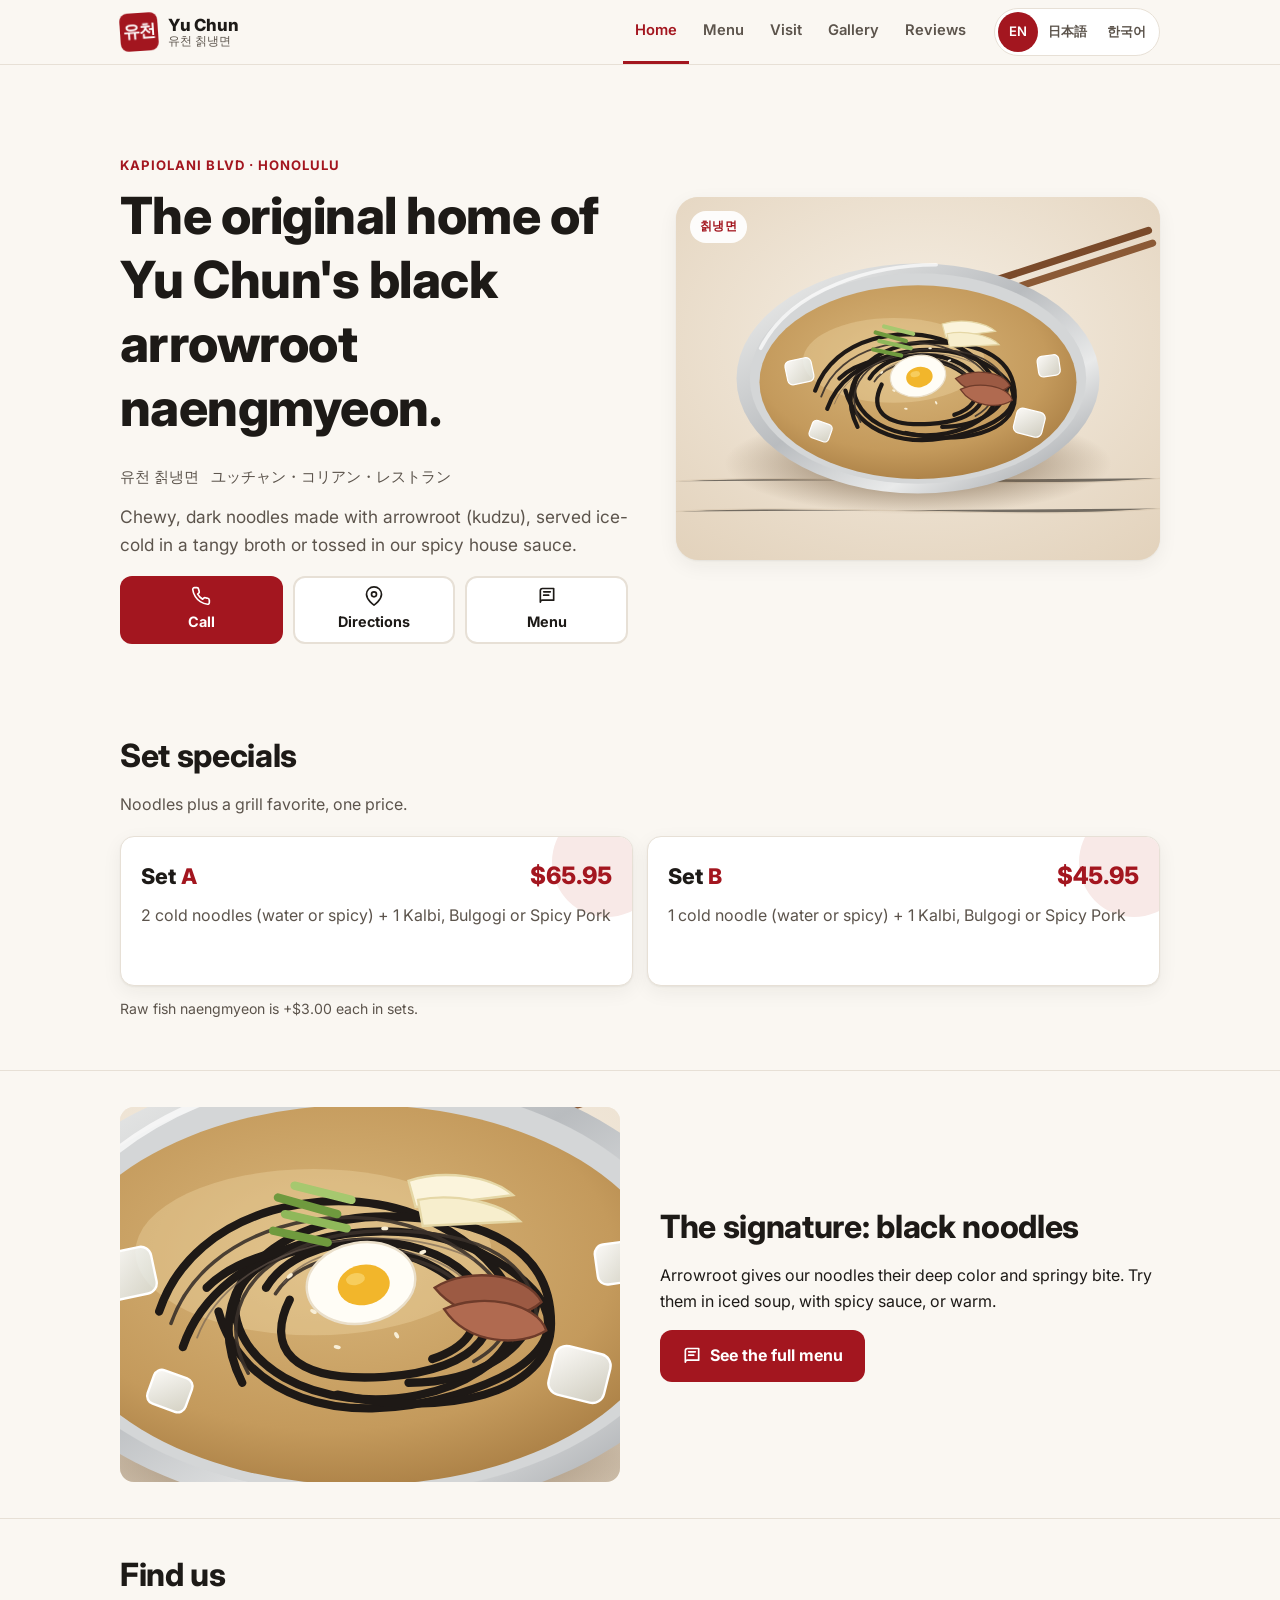
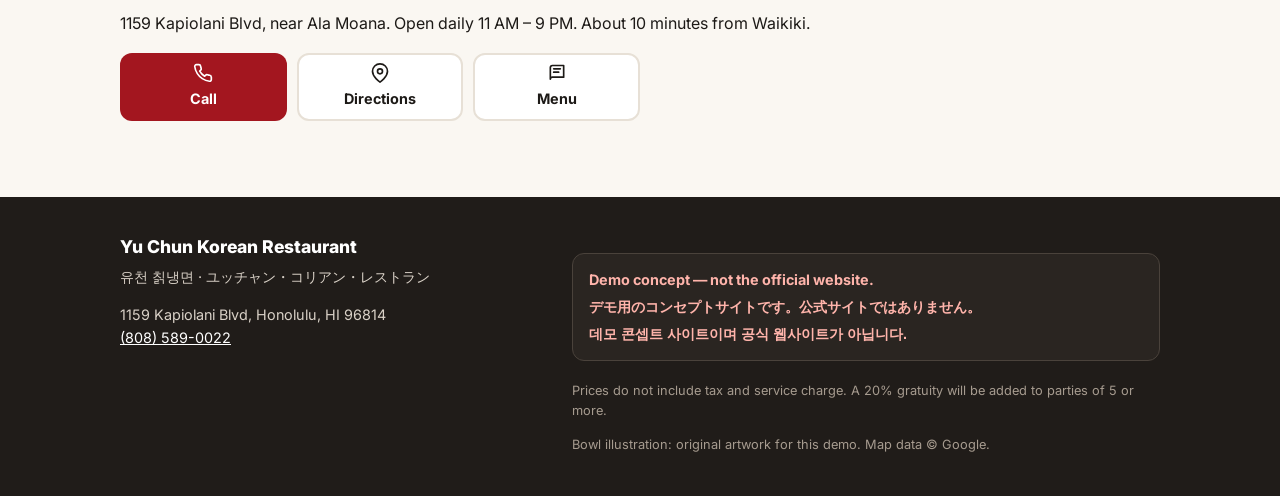
==== commit 69179e8c: "Add link preview image and share tags for texting the link Co-Authored-By: Claude Opus 5.5 <noreply@" ====
--- a/index.html
+++ b/index.html
@@ -7,6 +7,13 @@
 <title data-i18n="meta.homeTitle">Yu Chun Korean Restaurant · Black Arrowroot Naengmyeon, Honolulu</title>
 <meta name="description" content="Yu Chun Korean Restaurant in Honolulu: the original home of black arrowroot naengmyeon. Menu in English, Japanese and Korean.">
 <meta name="theme-color" content="#a3161f">
+<meta property="og:type" content="website">
+<meta property="og:title" content="Yu Chun Korean Restaurant · 유천 칡냉면 · ユッチャン">
+<meta property="og:description" content="Yu Chun Korean Restaurant in Honolulu: the original home of black arrowroot naengmyeon. Menu in English, Japanese and Korean.">
+<meta property="og:image" content="https://usoagain-collab.github.io/yuchun-demo/assets/img/og-image.png">
+<meta property="og:image:width" content="1200">
+<meta property="og:image:height" content="630">
+<meta name="twitter:card" content="summary_large_image">
 <link rel="icon" href="assets/img/favicon.svg" type="image/svg+xml">
 <script>try{var l=localStorage.getItem('yuchun-lang');if(l==='ja'||l==='ko'){document.documentElement.lang=l;document.documentElement.className+=' i18n-pending';}}catch(e){}</script>
 <link rel="preconnect" href="https://fonts.googleapis.com">
@@ -43,6 +50,7 @@
         <span class="hero-badge" lang="ko">칡냉면</span>
       </div>
       <div>
+        <p class="open-status" data-open-status>&nbsp;</p>
         <p class="eyebrow" data-i18n="home.eyebrow">Kapiolani Blvd · Honolulu</p>
         <h1 data-i18n="home.tagline">The original home of Yu Chun's black arrowroot naengmyeon.</h1>
         <p class="hero-names"><span lang="ko">유천 칡냉면</span><span lang="ja">ユッチャン・コリアン・レストラン</span></p>
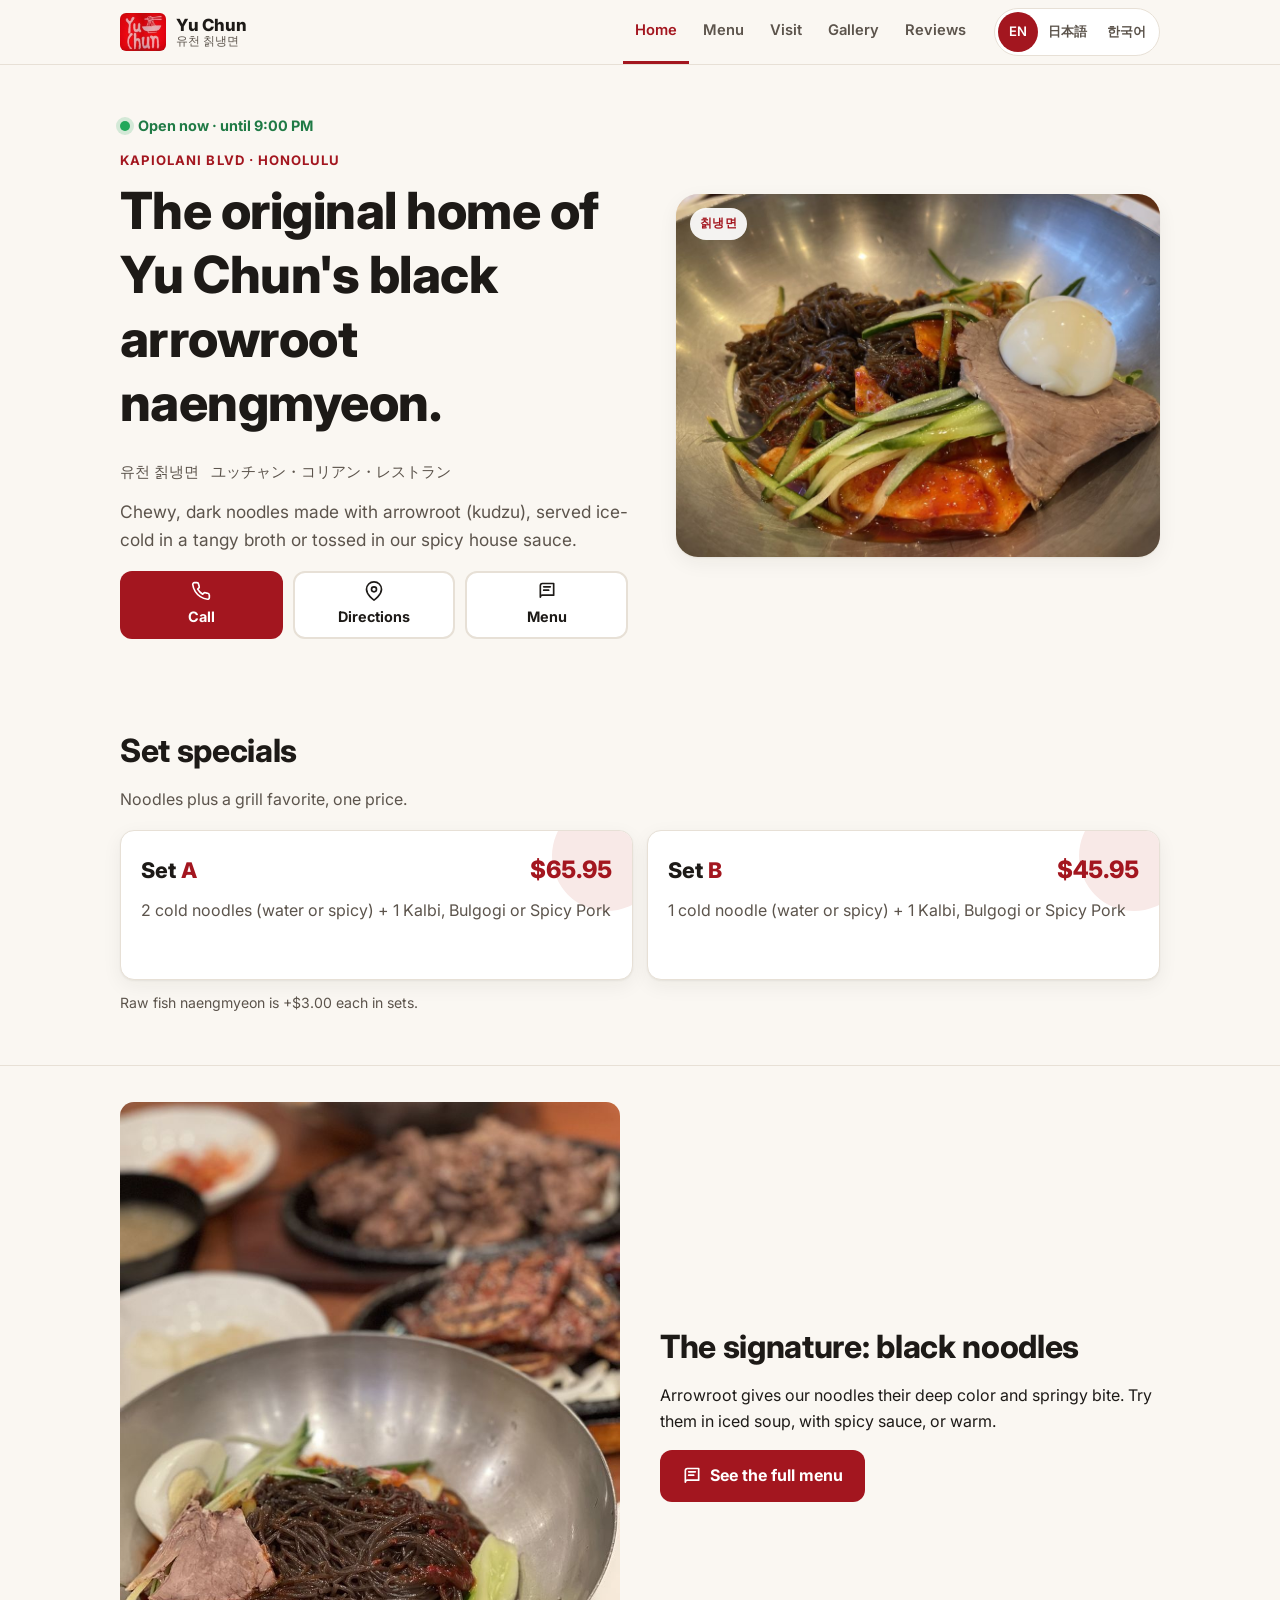
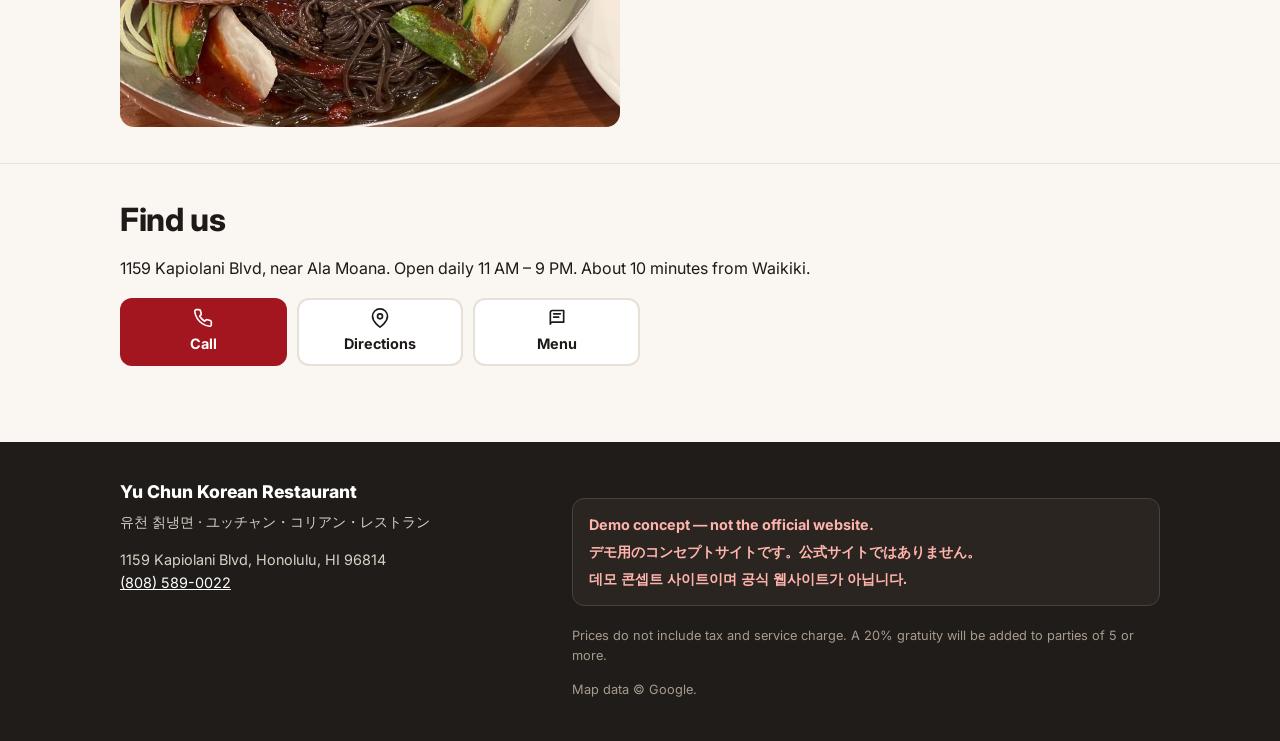
==== commit 7c594ee5: "Use real photos and logo; confirm payment, bus stops and no holiday closures Co-Authored-By: Claude " ====
--- a/index.html
+++ b/index.html
@@ -29,8 +29,7 @@
   <div class="wrap">
     <div class="header-row">
       <a class="brand" href="index.html">
-        <!-- LOGO SLOT: replace the 유천 text below with <img src="assets/img/logo.png" alt=""> (see README) -->
-        <span class="brand-mark" aria-hidden="true">유천</span>
+        <span class="brand-mark"><img src="assets/img/logo.png" alt="" width="146" height="122"></span>
         <span class="brand-text"><span class="brand-name">Yu Chun</span><span class="brand-sub" lang="ko">유천 칡냉면</span></span>
       </a>
       <div class="lang-switch" role="group" aria-label="Language / 言語 / 언어">
@@ -46,7 +45,7 @@
 <section class="hero">
     <div class="wrap hero-grid">
       <div class="hero-art">
-        <img src="assets/img/hero-naengmyeon.svg" alt="Illustration of black arrowroot naengmyeon in iced soup" width="800" height="600" fetchpriority="high">
+        <img src="assets/img/naengmyeon-spicy.jpg" alt="Black arrowroot noodles with spicy sauce, sliced beef, egg and cucumber" width="1000" height="750" fetchpriority="high">
         <span class="hero-badge" lang="ko">칡냉면</span>
       </div>
       <div>
@@ -77,7 +76,7 @@
 
   <section class="section" aria-labelledby="sig-h">
     <div class="wrap feature">
-      <div class="feature-img"><img src="assets/img/hero-naengmyeon.svg" alt="" width="800" height="600" loading="lazy"></div>
+      <div class="feature-img"><img src="assets/img/naengmyeon-kalbi.jpg" alt="A steel bowl of spicy black noodles, with kalbi and bulgogi behind it" width="750" height="1000" loading="lazy"></div>
       <div>
         <h2 id="sig-h" data-i18n="home.sigTitle">The signature: black noodles</h2>
         <p data-i18n="home.sigText">Arrowroot gives our noodles their deep color and springy bite. Try them in iced soup, with spicy sauce, or warm.</p>
@@ -112,7 +111,7 @@
         <p lang="ko"><strong>데모 콘셉트 사이트이며 공식 웹사이트가 아닙니다.</strong></p>
       </div>
       <p class="foot-small" data-i18n="footer.prices">Prices do not include tax and service charge. A 20% gratuity will be added to parties of 5 or more.</p>
-      <p class="foot-small"><span data-i18n="footer.credits">Bowl illustration: original artwork for this demo. Map data © Google.</span> <span id="photo-credits"></span></p>
+      <p class="foot-small"><span data-i18n="footer.credits">Map data © Google.</span> <span id="photo-credits"></span></p>
     </div>
   </div>
 </footer>
--- a/assets/css/style.css
+++ b/assets/css/style.css
@@ -63,12 +63,11 @@
 .brand { display: flex; align-items: center; gap: 10px; text-decoration: none; color: var(--ink); min-width: 0; }
 /* Logo slot: put a logo file in assets/img/logo.png and add <img> here (see README) */
 .brand-mark {
-  flex: none; width: 38px; height: 38px; border-radius: 8px;
+  flex: none; width: 46px; height: 38px; border-radius: 6px;
   background: var(--red); color: #fff; display: grid; place-items: center;
-  font-family: var(--font-ko); font-weight: 700; font-size: 17px; letter-spacing: -.04em;
-  transform: rotate(-4deg);
-}
-.brand-mark img { width: 100%; height: 100%; object-fit: contain; border-radius: inherit; }
+  overflow: hidden;
+}
+.brand-mark img { width: 100%; height: 100%; object-fit: cover; }
 .brand-text { display: flex; flex-direction: column; line-height: 1.1; min-width: 0; }
 .brand-name { font-weight: 800; font-size: 1.05rem; letter-spacing: -.01em; white-space: nowrap; }
 .brand-sub { font-size: .72rem; color: var(--ink-soft); white-space: nowrap; font-family: var(--font-ko); }
@@ -134,8 +133,8 @@
 .card { background: var(--surface); border: 1px solid var(--line); border-radius: var(--radius); box-shadow: var(--shadow); }
 
 .feature { display: grid; gap: 18px; align-items: center; }
-.feature-img { border-radius: var(--radius); overflow: hidden; aspect-ratio: 4/3; background: #efe6d9; }
-.feature-img img { width: 100%; height: 100%; object-fit: cover; transform: scale(1.9); transform-origin: 52% 52%; }
+.feature-img { border-radius: var(--radius); overflow: hidden; aspect-ratio: 4/5; background: #efe6d9; }
+.feature-img img { width: 100%; height: 100%; object-fit: cover; }
 
 .sets { display: grid; gap: 14px; }
 .set-card { padding: 20px; position: relative; overflow: hidden; }
@@ -205,6 +204,17 @@
 
 .fine-print { margin-top: 28px; padding: 16px; border-radius: var(--radius); background: #f3ede4; font-size: .88rem; color: var(--ink-soft); }
 .fine-print p:last-child { margin: 0; }
+
+/* ---------- Open now / Closed now ---------- */
+.open-status {
+  display: inline-flex; align-items: center; gap: 8px; margin: 0 0 12px;
+  font-weight: 700; font-size: .9rem; color: var(--ink-soft);
+}
+.open-status::before { content: ""; width: 10px; height: 10px; border-radius: 50%; background: #9a9188; }
+.open-status.is-open { color: #1f7a45; }
+.open-status.is-open::before { background: #22a85a; box-shadow: 0 0 0 4px rgba(34, 168, 90, .18); }
+.open-status:not(.ready) { visibility: hidden; }
+.info .open-status { margin: 8px 0 0; }
 
 /* ---------- Placeholders ---------- */
 .placeholder {
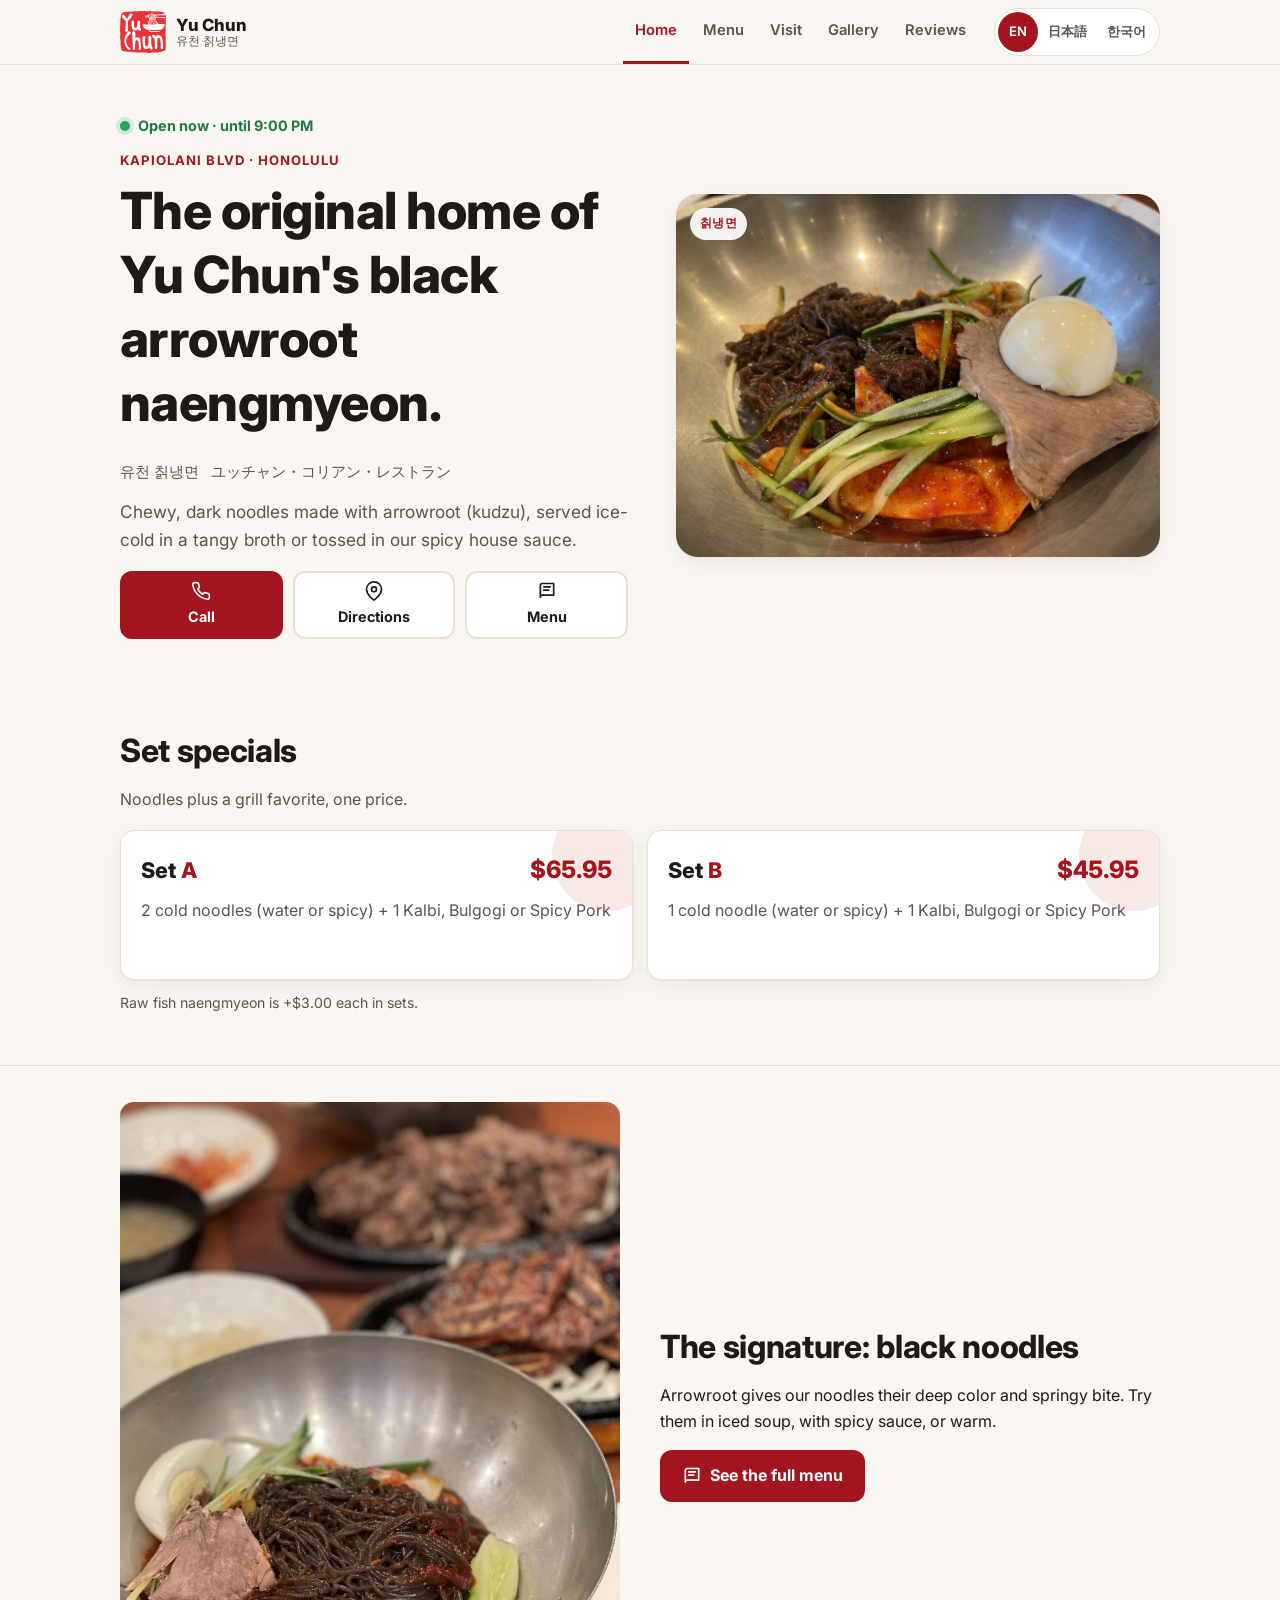
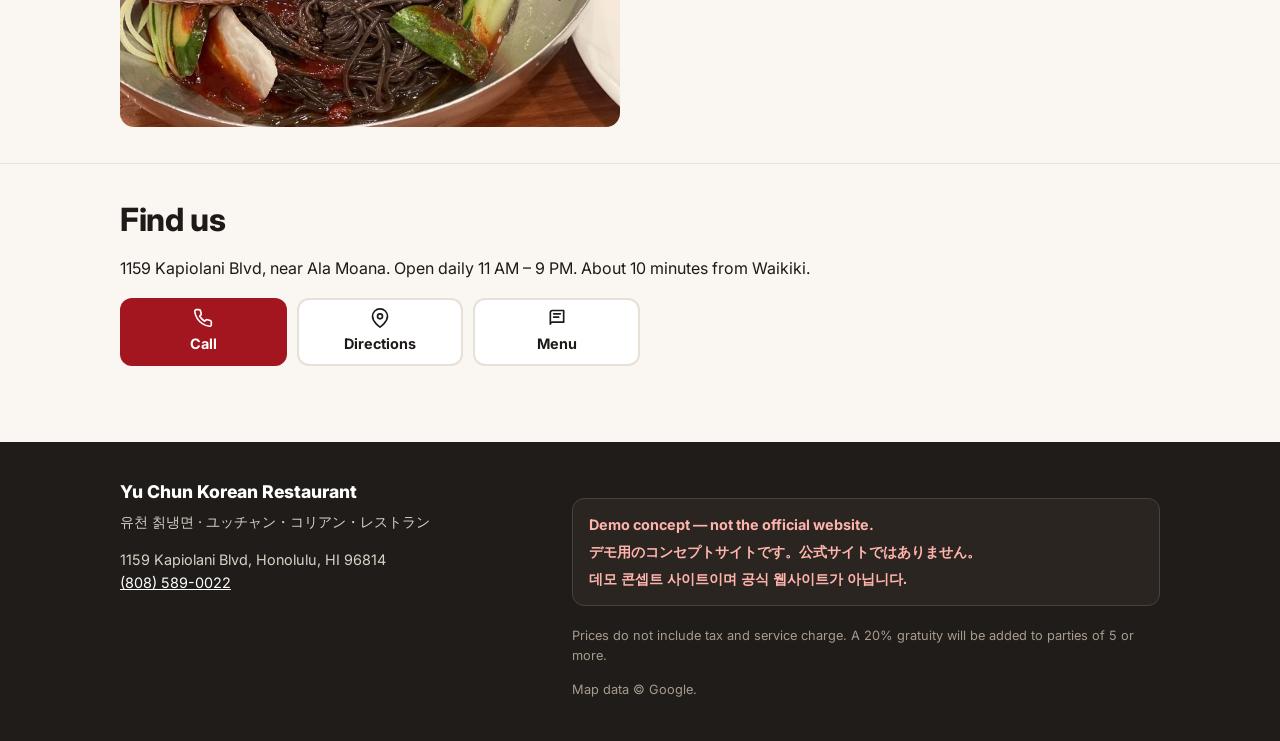
==== commit e0c88ac5: "Use the new vector logo in the header, favicon and link preview - Add assets/img/logo.svg and use it" ====
--- a/index.html
+++ b/index.html
@@ -29,7 +29,7 @@
   <div class="wrap">
     <div class="header-row">
       <a class="brand" href="index.html">
-        <span class="brand-mark"><img src="assets/img/logo.png" alt="" width="146" height="122"></span>
+        <span class="brand-mark"><img src="assets/img/logo.svg" alt="" width="46" height="42"></span>
         <span class="brand-text"><span class="brand-name">Yu Chun</span><span class="brand-sub" lang="ko">유천 칡냉면</span></span>
       </a>
       <div class="lang-switch" role="group" aria-label="Language / 言語 / 언어">
--- a/assets/css/style.css
+++ b/assets/css/style.css
@@ -33,6 +33,10 @@
 html[lang="ko"] body { font-family: var(--font-en), var(--font-ko); }
 [lang="ja"] { font-family: var(--font-ja); }
 [lang="ko"] { font-family: var(--font-ko); }
+/* Korean wraps between words, not mid-word (호놀룰 / 루) */
+html[lang="ko"] body, [lang="ko"] { word-break: keep-all; overflow-wrap: break-word; }
+/* Japanese: keep phrases like 5名様 together where the browser supports it */
+html[lang="ja"] body, [lang="ja"] { line-break: strict; word-break: auto-phrase; }
 [lang="en"] { font-family: var(--font-en); }
 
 img, svg { max-width: 100%; display: block; }
@@ -61,13 +65,9 @@
 }
 .header-row { display: flex; align-items: center; justify-content: space-between; gap: 10px; min-height: 60px; }
 .brand { display: flex; align-items: center; gap: 10px; text-decoration: none; color: var(--ink); min-width: 0; }
-/* Logo slot: put a logo file in assets/img/logo.png and add <img> here (see README) */
-.brand-mark {
-  flex: none; width: 46px; height: 38px; border-radius: 6px;
-  background: var(--red); color: #fff; display: grid; place-items: center;
-  overflow: hidden;
-}
-.brand-mark img { width: 100%; height: 100%; object-fit: cover; }
+/* Logo: assets/img/logo.svg (vector, so it stays sharp at any size and screen density) */
+.brand-mark { flex: none; display: block; width: 46px; height: 42px; }
+.brand-mark img { display: block; width: 100%; height: 100%; object-fit: contain; }
 .brand-text { display: flex; flex-direction: column; line-height: 1.1; min-width: 0; }
 .brand-name { font-weight: 800; font-size: 1.05rem; letter-spacing: -.01em; white-space: nowrap; }
 .brand-sub { font-size: .72rem; color: var(--ink-soft); white-space: nowrap; font-family: var(--font-ko); }
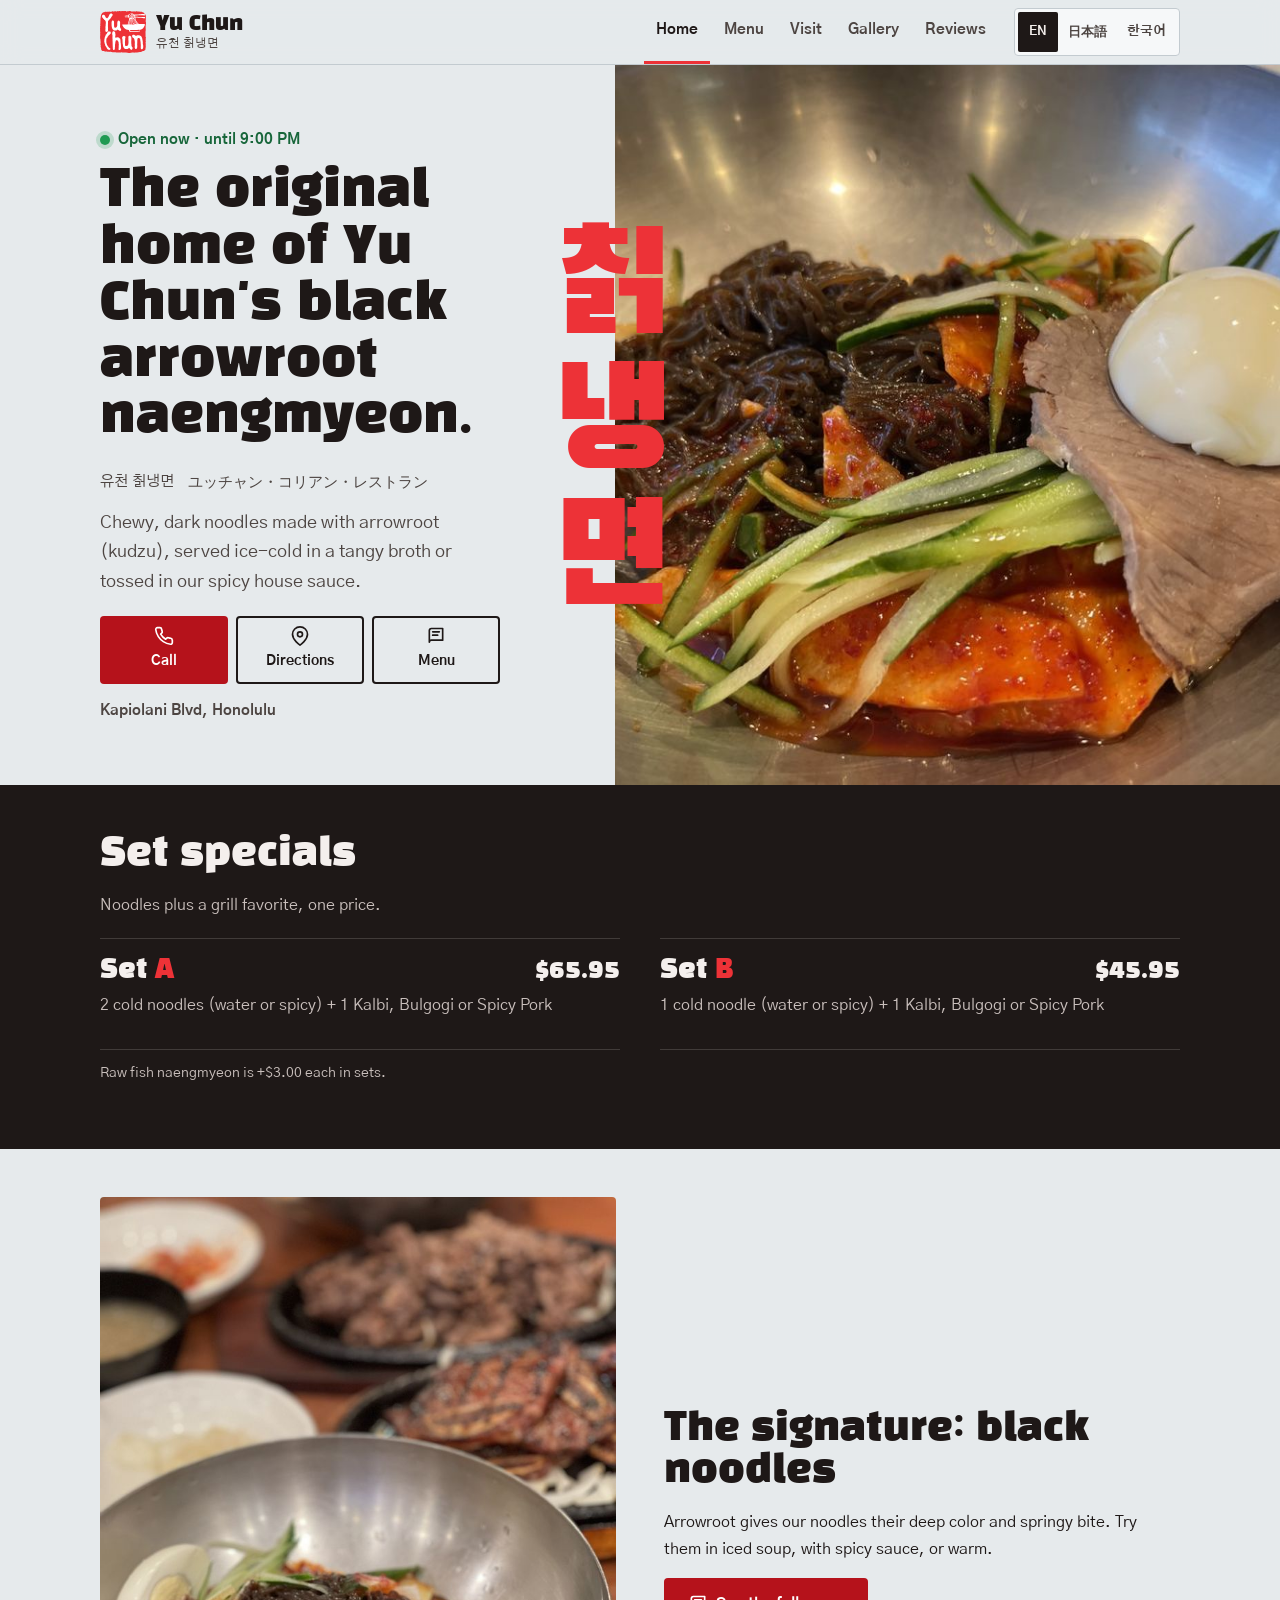
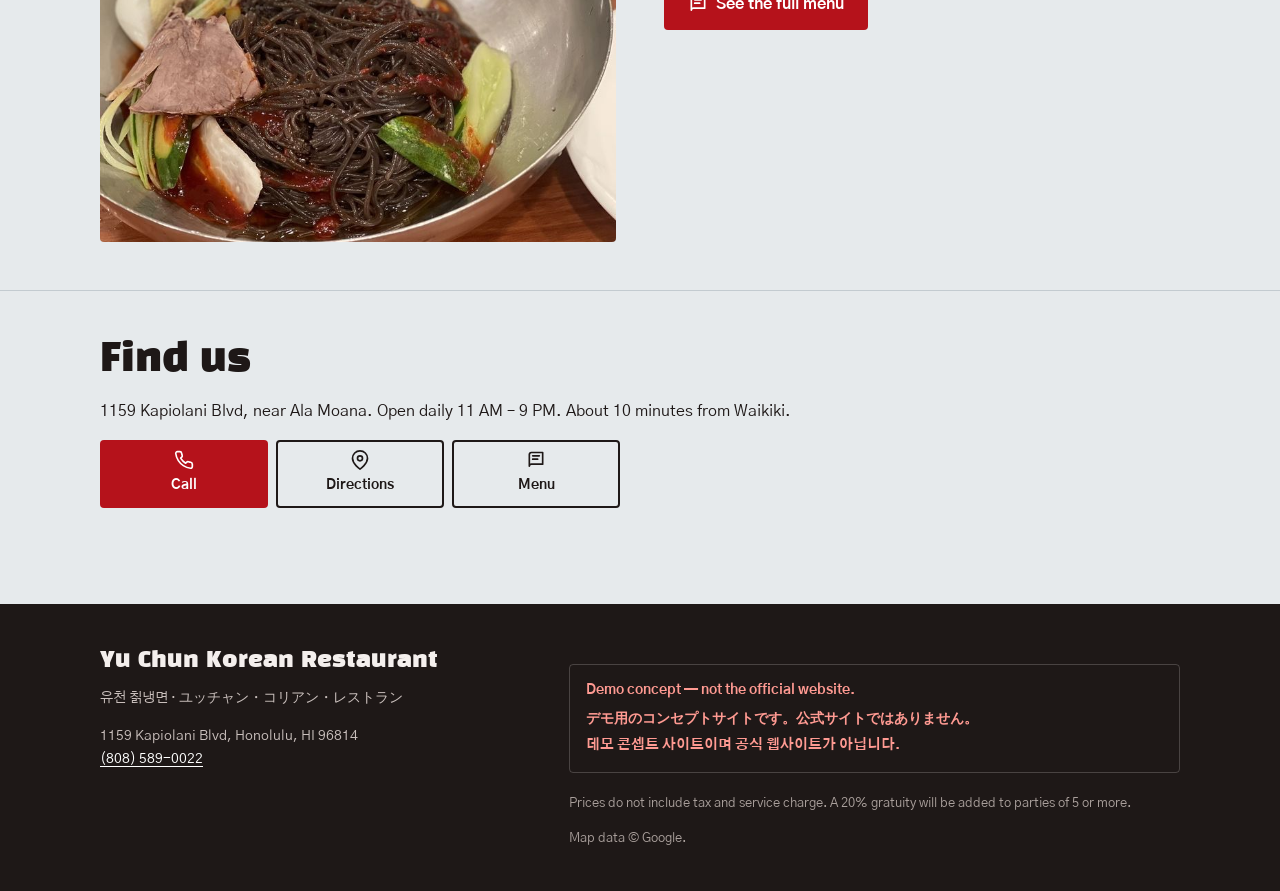
==== commit 85dbbee5: "Redesign: steel-bowl look with signboard type and a giant 칡냉면 - New palette from the dish: steel and" ====
--- a/index.html
+++ b/index.html
@@ -6,7 +6,7 @@
 <meta name="robots" content="noindex, nofollow">
 <title data-i18n="meta.homeTitle">Yu Chun Korean Restaurant · Black Arrowroot Naengmyeon, Honolulu</title>
 <meta name="description" content="Yu Chun Korean Restaurant in Honolulu: the original home of black arrowroot naengmyeon. Menu in English, Japanese and Korean.">
-<meta name="theme-color" content="#a3161f">
+<meta name="theme-color" content="#e6eaec">
 <meta property="og:type" content="website">
 <meta property="og:title" content="Yu Chun Korean Restaurant · 유천 칡냉면 · ユッチャン">
 <meta property="og:description" content="Yu Chun Korean Restaurant in Honolulu: the original home of black arrowroot naengmyeon. Menu in English, Japanese and Korean.">
@@ -18,7 +18,7 @@
 <script>try{var l=localStorage.getItem('yuchun-lang');if(l==='ja'||l==='ko'){document.documentElement.lang=l;document.documentElement.className+=' i18n-pending';}}catch(e){}</script>
 <link rel="preconnect" href="https://fonts.googleapis.com">
 <link rel="preconnect" href="https://fonts.gstatic.com" crossorigin>
-<link rel="stylesheet" href="https://fonts.googleapis.com/css2?family=Inter:wght@400;600;700;800&amp;display=swap" media="print" onload="this.media='all'">
+<link rel="stylesheet" href="https://fonts.googleapis.com/css2?family=Black+Han+Sans&amp;family=Gothic+A1:wght@400;700;800&amp;display=swap" media="print" onload="this.media='all'">
 <link rel="stylesheet" href="assets/css/style.css">
 <script src="assets/js/site.js" defer></script>
 <script src="assets/js/menu.js" defer></script>
@@ -43,14 +43,13 @@
 </header>
 <main id="main">
 <section class="hero">
-    <div class="wrap hero-grid">
+    <div class="hero-grid">
       <div class="hero-art">
         <img src="assets/img/naengmyeon-spicy.jpg" alt="Black arrowroot noodles with spicy sauce, sliced beef, egg and cucumber" width="1000" height="750" fetchpriority="high">
-        <span class="hero-badge" lang="ko">칡냉면</span>
       </div>
-      <div>
+      <p class="hero-dish" lang="ko" aria-hidden="true">칡냉면</p>
+      <div class="hero-copy wrap">
         <p class="open-status" data-open-status>&nbsp;</p>
-        <p class="eyebrow" data-i18n="home.eyebrow">Kapiolani Blvd · Honolulu</p>
         <h1 data-i18n="home.tagline">The original home of Yu Chun's black arrowroot naengmyeon.</h1>
         <p class="hero-names"><span lang="ko">유천 칡냉면</span><span lang="ja">ユッチャン・コリアン・レストラン</span></p>
         <p class="lede" data-i18n="home.intro">Chewy, dark noodles made with arrowroot (kudzu), served ice-cold in a tangy broth or tossed in our spicy house sauce.</p>
@@ -59,11 +58,12 @@
           <a class="btn btn-outline" href="https://www.google.com/maps/dir/?api=1&amp;destination=Yu+Chun+Korean+Restaurant%2C+1159+Kapiolani+Blvd%2C+Honolulu%2C+HI+96814" target="_blank" rel="noopener"><svg viewBox="0 0 24 24" fill="none" stroke="currentColor" stroke-width="2" stroke-linecap="round" stroke-linejoin="round" aria-hidden="true"><path d="M21 10c0 7-9 13-9 13s-9-6-9-13a9 9 0 0 1 18 0z"/><circle cx="12" cy="10" r="3"/></svg><span data-i18n="cta.directions">Directions</span></a>
           <a class="btn btn-outline" href="menu.html"><svg viewBox="0 0 24 24" fill="none" stroke="currentColor" stroke-width="2" stroke-linecap="round" stroke-linejoin="round" aria-hidden="true"><path d="M4 19.5A2.5 2.5 0 0 1 6.5 17H20V3H6.5A2.5 2.5 0 0 0 4 5.5z"/><path d="M8 7h8M8 11h6"/></svg><span data-i18n="cta.menu">Menu</span></a>
         </div>
+        <p class="eyebrow" style="margin:14px 0 0" data-i18n="home.eyebrow">Kapiolani Blvd, Honolulu</p>
       </div>
     </div>
   </section>
 
-  <section class="section" aria-labelledby="sets-h">
+  <section class="section band" aria-labelledby="sets-h">
     <div class="wrap">
       <div class="section-head">
         <h2 id="sets-h" data-i18n="home.setsTitle">Set specials</h2>
